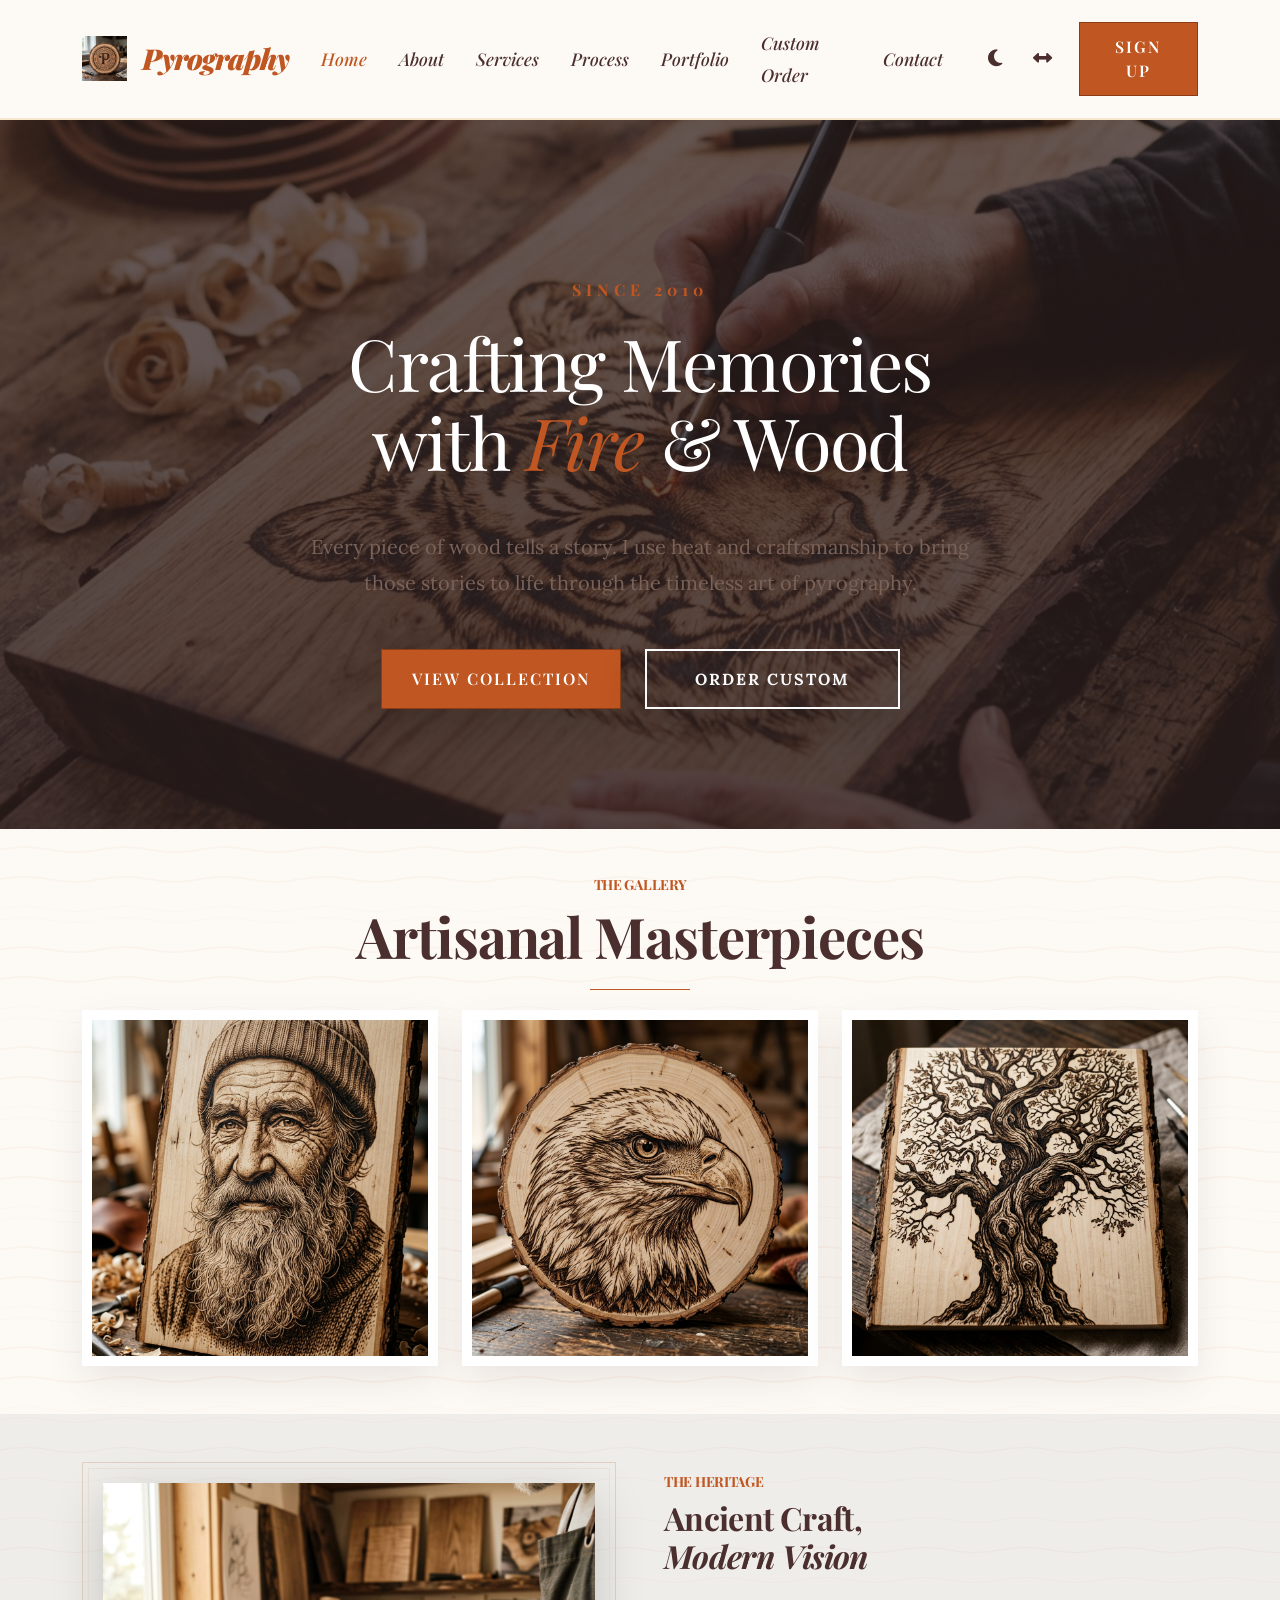
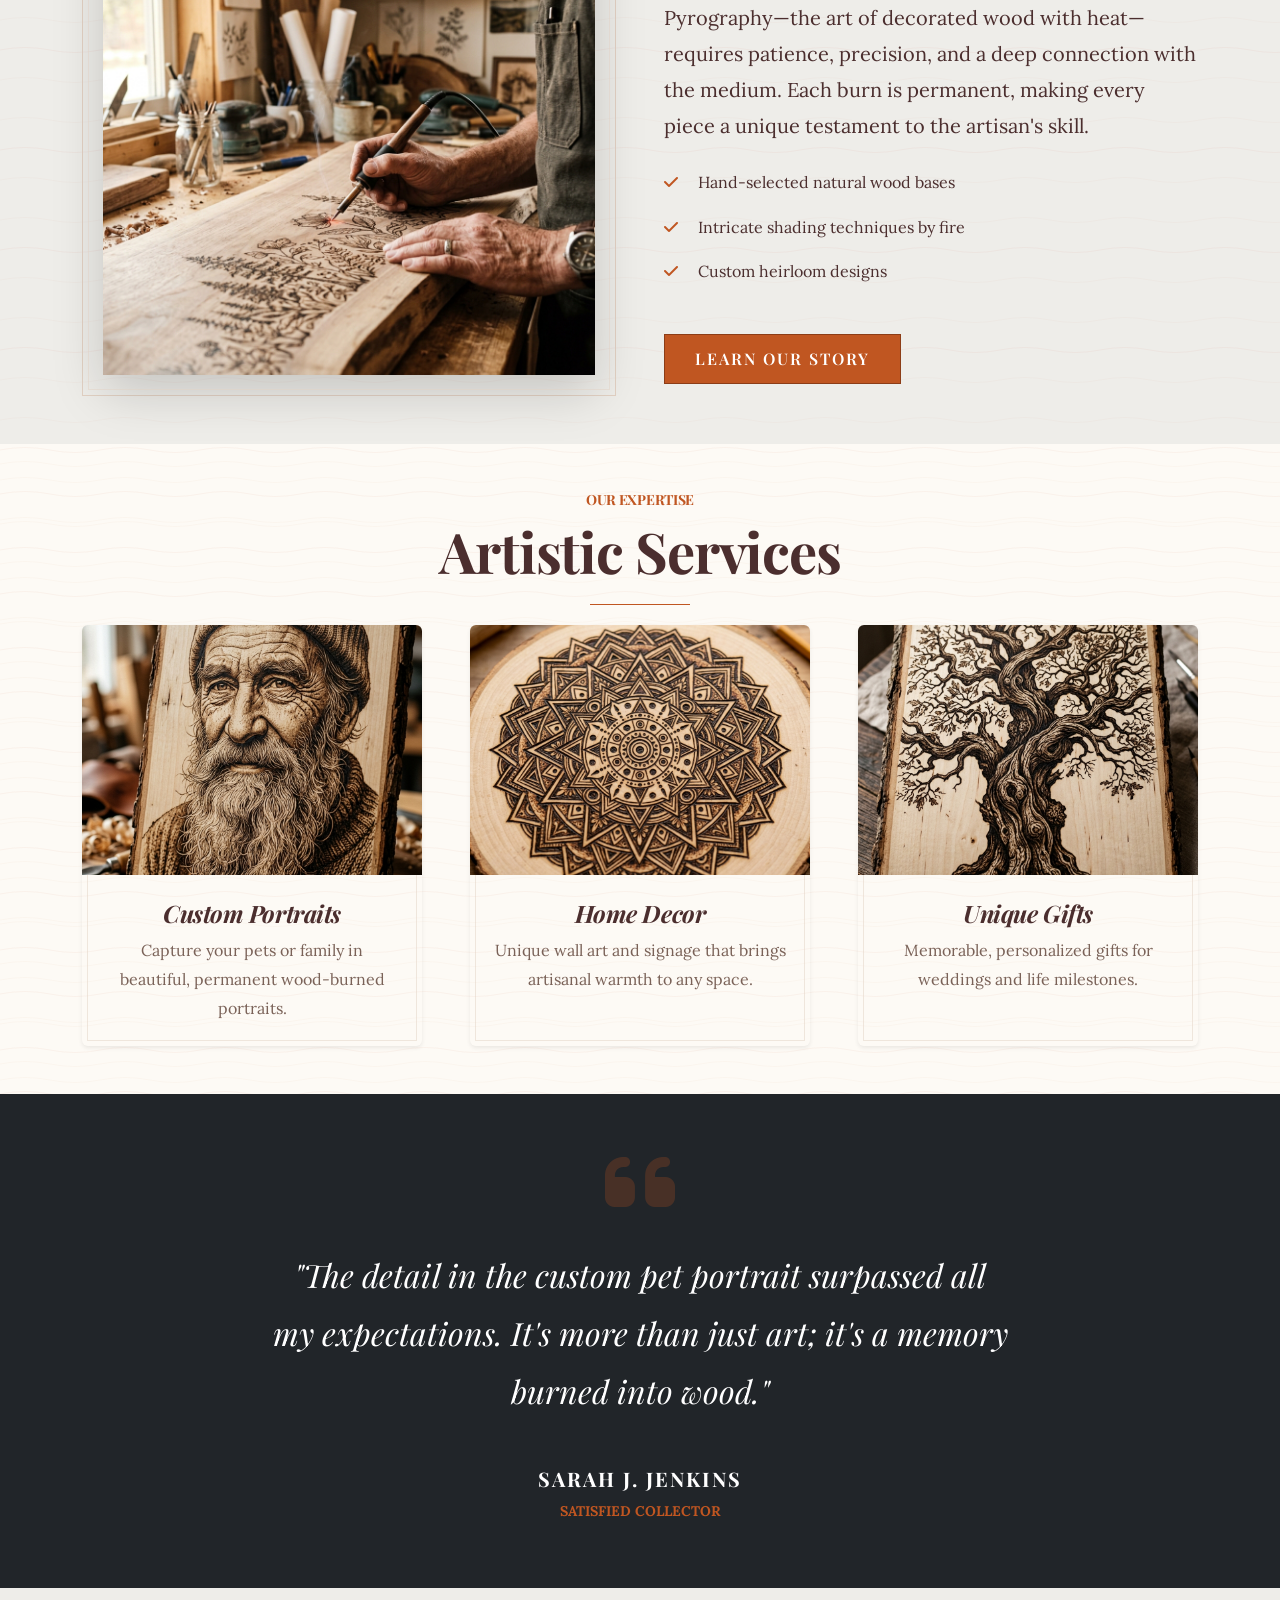
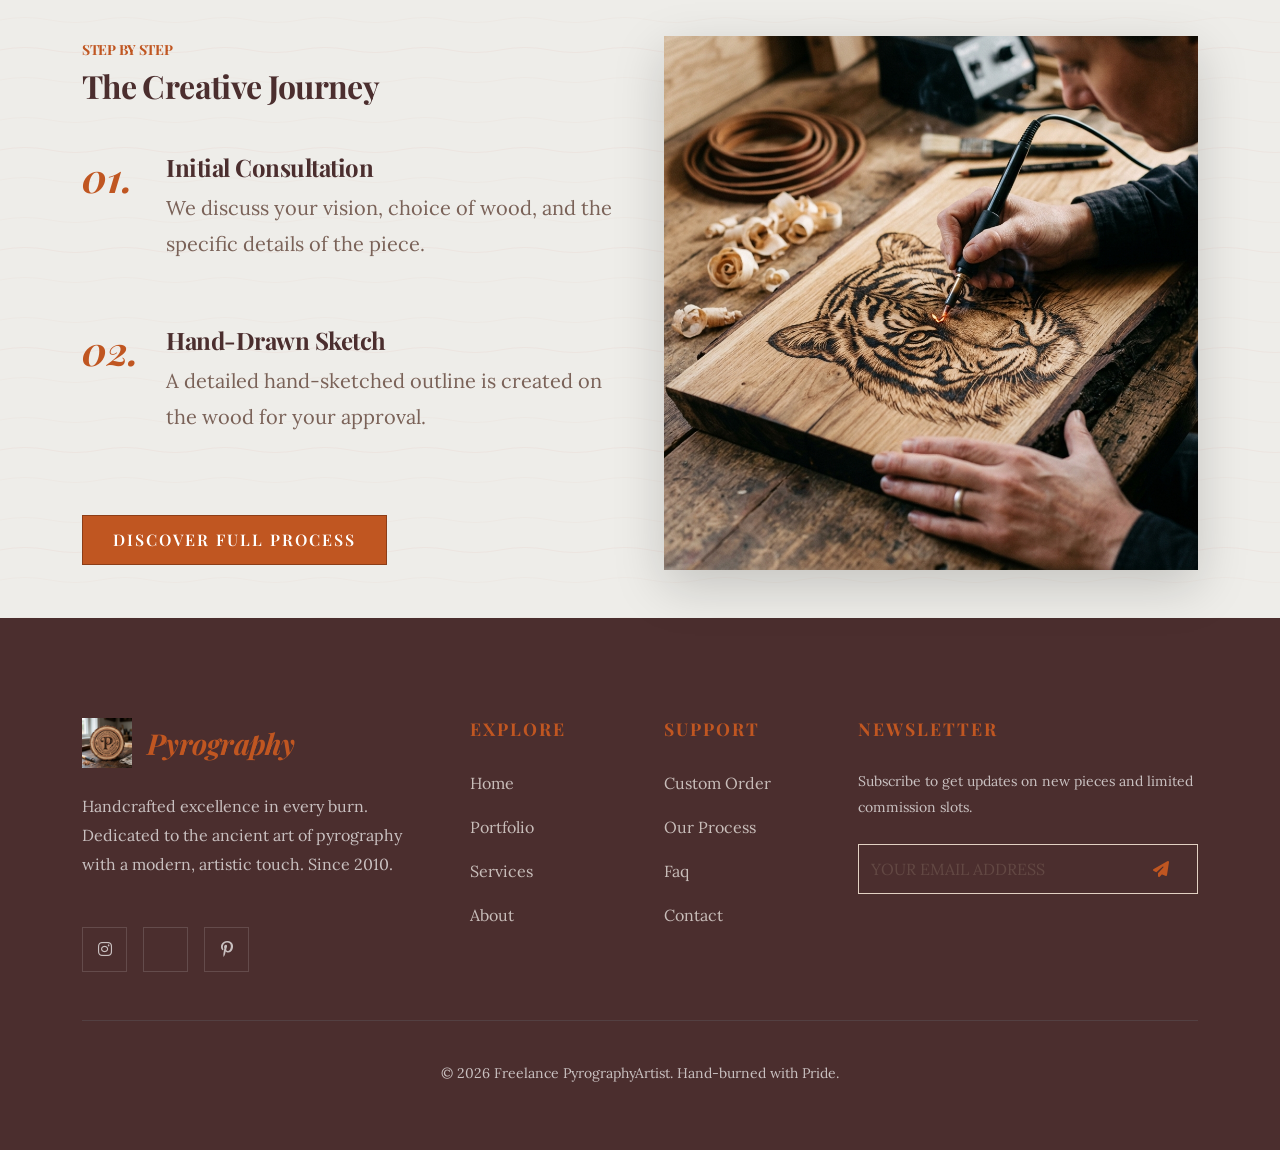
==== index.html @ 50ce664a "first-commit" ====
<!DOCTYPE html>
<html lang="en">
<head>
    <meta charset="UTF-8">
    <meta name="viewport" content="width=device-width, initial-scale=1.0">
    <title>Freelance Pyrography Artist | Handcrafted Wood Burning Art</title>
    <meta name="description" content="Discover premium pyrography art by a freelance wood burning artist. From custom portraits to wildlife nature pieces, each work is burned with precision and passion.">
    <link rel="icon" type="image/png" href="assets/img/favicon.png">
    
    <!-- Bootstrap 5 CSS -->
    <link href="https://cdn.jsdelivr.net/npm/bootstrap@5.3.0/dist/css/bootstrap.min.css" rel="stylesheet">
    <!-- Font Awesome -->
    <link rel="stylesheet" href="https://cdnjs.cloudflare.com/ajax/libs/font-awesome/6.4.0/css/all.min.css">
    <!-- AOS Library -->
    <link href="https://unpkg.com/aos@2.3.1/dist/aos.css" rel="stylesheet">
    <!-- Custom CSS -->
    <link rel="stylesheet" href="css/style.css">
</head>
<body class="bg-wood">

    <!-- Header -->
    <nav class="navbar navbar-expand-xl sticky-top">
        <div class="container">
            <a class="navbar-brand" href="index.html">
                <img src="assets/img/logo.png" alt="Pyrography Logo">
                <span><span class="text-accent italic">Pyrography</span></span>
            </a>
            <button class="navbar-toggler" type="button" data-bs-toggle="collapse" data-bs-target="#navbarNav">
                <span class="navbar-toggler-icon"></span>
            </button>
            <div class="collapse navbar-collapse" id="navbarNav">
                <ul class="navbar-nav ms-auto align-items-lg-center">
                    <!-- Mobile Home Links (Direct access for touch devices) -->
                    <li class="nav-item d-xl-none"><a class="nav-link active" href="index.html">home 1</a></li>
                    <li class="nav-item d-xl-none"><a class="nav-link" href="index2.html">home 2</a></li>

                    <!-- Desktop Home Dropdown (Single menu for desktop) -->
                    <li class="nav-item dropdown d-none d-xl-block">
                        <a class="nav-link dropdown-toggle active" href="#" id="navbarDropdownHome" role="button" data-bs-toggle="dropdown" aria-expanded="false">home</a>
                        <ul class="dropdown-menu border-artisanal" aria-labelledby="navbarDropdownHome">
                            <li><a class="dropdown-item active" href="index.html">home 1</a></li>
                            <li><a class="dropdown-item" href="index2.html">home 2</a></li>
                        </ul>
                    </li>
                    <li class="nav-item"><a class="nav-link" href="about.html">about</a></li>
                    <li class="nav-item"><a class="nav-link" href="services.html">services</a></li>
                    <li class="nav-item"><a class="nav-link" href="process.html">process</a></li>
                    <li class="nav-item"><a class="nav-link" href="portfolio.html">portfolio</a></li>
                    <li class="nav-item"><a class="nav-link" href="pricing.html">custom order</a></li>
                    <li class="nav-item"><a class="nav-link" href="contact.html">contact</a></li>
                    <li class="nav-item ms-lg-3">
                        <div class="d-flex gap-2">
                            <button id="theme-toggle" class="nav-icon-btn" title="Toggle Theme"><i class="fas fa-moon"></i></button>
                            <button id="rtl-toggle" class="nav-icon-btn" title="Toggle Layout"><i class="fas fa-arrows-alt-h"></i></button>
                        </div>
                    </li>
                    <li class="nav-item ms-lg-3">
                        <a href="signup.html" class="btn btn-primary-wood">Sign Up</a>
                    </li>
                </ul>
            </div>
        </div>
    </nav>

    <!-- Hero Section -->
    <header class="hero-section d-flex align-items-center">
        <div class="container hero-content text-white text-center" data-aos="fade-up">
            <h6 class="text-uppercase text-accent fw-bold mb-4" style="letter-spacing: 5px;">since 2010</h6>
            <h1 class="display-1 mb-5">Crafting Memories <br>with <span class="text-accent italic">Fire</span> & Wood</h1>
            <p class="lead mb-5 mx-auto text-secondary" style="max-width: 700px;">Every piece of wood tells a story. I use heat and craftsmanship to bring those stories to life through the timeless art of pyrography.</p>
            <div class="d-flex justify-content-center gap-4">
                <a href="portfolio.html" class="btn btn-primary-wood btn-hero shadow-lg">View Collection</a>
                <a href="pricing.html" class="btn btn-outline-light btn-hero px-5 py-3 rounded-0 border-2 text-uppercase fw-bold shadow-lg" style="letter-spacing: 2px;">Order Custom</a>
            </div>
        </div>
    </header>

    <!-- 1. Featured Work Section -->
    <section id="featured" class="py-5 py-lg-8 bg-wood">
        <div class="container">
            <div class="section-title text-center" data-aos="fade-up">
                <h6 class="text-accent text-uppercase small fw-bold">The Gallery</h6>
                <h2 class="text-primary">Artisanal Masterpieces</h2>
                <div class="divider mx-auto"></div>
            </div>
            <div class="row g-4">
                <div class="col-md-4" data-aos="fade-up" data-aos-delay="100">
                    <div class="art-card">
                        <img src="assets/img/art-portrait-1.jpg" alt="Portrait" class="w-100">
                        <div class="art-overlay">
                            <h4 class="font-serif">The Soul of Wood</h4>
                            <p class="italic">Detailed Portraits</p>
                        </div>
                    </div>
                </div>
                <div class="col-md-4" data-aos="fade-up" data-aos-delay="200">
                    <div class="art-card">
                        <img src="assets/img/art-wildlife-1.jpg" alt="Wildlife" class="w-100">
                        <div class="art-overlay">
                            <h4 class="font-serif">Wild Spirits</h4>
                            <p class="italic">Animal Pyrography</p>
                        </div>
                    </div>
                </div>
                <div class="col-md-4" data-aos="fade-up" data-aos-delay="300">
                    <div class="art-card">
                        <img src="assets/img/art-nature-1.jpg" alt="Nature" class="w-100">
                        <div class="art-overlay">
                            <h4 class="font-serif">Eternal Forests</h4>
                            <p class="italic">Nature Scenes</p>
                        </div>
                    </div>
                </div>
            </div>
        </div>
    </section>

    <!-- 2. The Craft Section -->
    <section class="bg-secondary bg-opacity-10 py-5 py-lg-8 border-artisanal-y" id="craft">
        <div class="container">
            <div class="row align-items-center g-5">
                <div class="col-lg-6" data-aos="fade-up">
                    <div class="border-artisanal">
                        <img src="assets/img/artist-at-work.jpg" alt="Artist working" class="img-fluid shadow-lg">
                    </div>
                </div>
                <div class="col-lg-6" data-aos="fade-up">
                    <h6 class="text-accent text-uppercase small fw-bold">The Heritage</h6>
                    <h2 class="mb-4">Ancient Craft, <br><span class="italic">Modern Vision</span></h2>
                    <p class="mb-4 lead">Pyrography—the art of decorated wood with heat—requires patience, precision, and a deep connection with the medium. Each burn is permanent, making every piece a unique testament to the artisan's skill.</p>
                    <ul class="list-unstyled mb-5">
                        <li class="mb-3"><i class="fas fa-check text-accent me-3"></i> Hand-selected natural wood bases</li>
                        <li class="mb-3"><i class="fas fa-check text-accent me-3"></i> Intricate shading techniques by fire</li>
                        <li class="mb-3"><i class="fas fa-check text-accent me-3"></i> Custom heirloom designs</li>
                    </ul>
                    <a href="about.html" class="btn btn-primary-wood">Learn Our Story</a>
                </div>
            </div>
        </div>
    </section>

    <!-- 3. Services Overview Section -->
    <section id="services" class="bg-wood py-5 py-lg-8">
        <div class="container">
            <div class="section-title text-center" data-aos="fade-up">
                <h6 class="text-accent text-uppercase small fw-bold">Our Expertise</h6>
                <h2 class="text-primary">Artistic Services</h2>
                <div class="divider mx-auto"></div>
            </div>
            <div class="row g-5">
                <div class="col-lg-4 col-md-6" data-aos="fade-up" data-aos-delay="100">
                    <div class="card p-0 border-0 shadow-sm h-100 text-center bg-transparent border-artisanal overflow-hidden">
                        <div class="service-img-container">
                            <img src="assets/img/service-portraits.jpg" alt="Custom Portraits">
                        </div>
                        <div class="p-4">
                            <h4 class="font-serif italic text-primary">Custom Portraits</h4>
                            <p class="text-secondary mb-0">Capture your pets or family in beautiful, permanent wood-burned portraits.</p>
                        </div>
                    </div>
                </div>
                <div class="col-lg-4 col-md-6" data-aos="fade-up" data-aos-delay="200">
                    <div class="card p-0 border-0 shadow-sm h-100 text-center bg-transparent border-artisanal overflow-hidden">
                        <div class="service-img-container">
                            <img src="assets/img/service-decorative.jpg" alt="Home Decor">
                        </div>
                        <div class="p-4">
                            <h4 class="font-serif italic text-primary">Home Decor</h4>
                            <p class="text-secondary mb-0">Unique wall art and signage that brings artisanal warmth to any space.</p>
                        </div>
                    </div>
                </div>
                <div class="col-lg-4 col-md-6 mx-auto" data-aos="fade-up" data-aos-delay="300">
                    <div class="card p-0 border-0 shadow-sm h-100 text-center bg-transparent border-artisanal overflow-hidden">
                        <div class="service-img-container">
                            <img src="assets/img/service-gifts.jpg" alt="Unique Gifts">
                        </div>
                        <div class="p-4">
                            <h4 class="font-serif italic text-primary">Unique Gifts</h4>
                            <p class="text-secondary mb-0">Memorable, personalized gifts for weddings and life milestones.</p>
                        </div>
                    </div>
                </div>
            </div>
        </div>
    </section>

    <!-- 4. Testimonials Section -->
    <section class="bg-dark text-white py-5 py-lg-8" id="testimonials">
        <div class="container" data-aos="fade-up">
            <div class="row justify-content-center text-center">
                <div class="col-lg-8">
                    <i class="fas fa-quote-left display-1 text-accent opacity-25 mb-4"></i>
                    <p class="fs-2 font-serif italic mb-5">"The detail in the custom pet portrait surpassed all my expectations. It's more than just art; it's a memory burned into wood."</p>
                    <h5 class="mb-0 text-white text-uppercase ls-2">Sarah J. Jenkins</h5>
                    <p class="text-accent small text-uppercase fw-bold mt-2">Satisfied Collector</p>
                </div>
            </div>
        </div>
    </section>

    <!-- 5. Process Preview Section -->
    <section id="process" class="py-5 py-lg-8 bg-secondary bg-opacity-10">
        <div class="container">
            <div class="row align-items-center g-5 flex-row-reverse">
                <div class="col-lg-6" data-aos="fade-up">
                    <img src="assets/img/cta-bg.jpg" alt="Process" class="img-fluid shadow-lg">
                </div>
                <div class="col-lg-6" data-aos="fade-up">
                    <h6 class="text-accent text-uppercase small fw-bold">Step by Step</h6>
                    <h2 class="mb-5">The Creative Journey</h2>
                    <div class="d-flex gap-4 mb-5">
                        <div class="text-accent fw-bold h1 font-serif italic" style="min-width: 60px;">01.</div>
                        <div>
                            <h4 class="font-serif">Initial Consultation</h4>
                            <p class="text-secondary fs-5">We discuss your vision, choice of wood, and the specific details of the piece.</p>
                        </div>
                    </div>
                    <div class="d-flex gap-4 mb-5">
                        <div class="text-accent fw-bold h1 font-serif italic" style="min-width: 60px;">02.</div>
                        <div>
                            <h4 class="font-serif">Hand-Drawn Sketch</h4>
                            <p class="text-secondary fs-5">A detailed hand-sketched outline is created on the wood for your approval.</p>
                        </div>
                    </div>
                    <a href="process.html" class="btn btn-primary-wood mt-3">Discover Full Process</a>
                </div>
            </div>
        </div>
    </section>

    <!-- Footer -->
    <footer>
        <div class="container">
            <div class="row g-5">
                <div class="col-lg-4">
                    <div class="footer-logo mb-4">
                        <img src="assets/img/logo.png" alt="Pyrography Logo">
                        <h3 class="text-white"><span class="text-accent italic">Pyrography</span></h3>
                    </div>
                    <p class="text-secondary">Handcrafted excellence in every burn. Dedicated to the ancient art of pyrography with a modern, artistic touch. Since 2010.</p>
                    <div class="d-flex gap-3 mt-5 social-icons">
                        <a href="#" class="btn rounded-0 px-3"><i class="fab fa-instagram"></i></a>
                        <a href="#" class="btn rounded-0 px-3"><i class="fab fa-facebook-p"></i></a>
                        <a href="#" class="btn rounded-0 px-3"><i class="fab fa-pinterest-p"></i></a>
                    </div>
                </div>
                <div class="col-lg-2 col-md-4 footer-links">
                    <h5>explore</h5>
                    <ul>
                        <li><a href="index.html">home</a></li>
                        <li><a href="portfolio.html">portfolio</a></li>
                        <li><a href="services.html">services</a></li>
                        <li><a href="about.html">about</a></li>
                    </ul>
                </div>
                <div class="col-lg-2 col-md-4 footer-links">
                    <h5>support</h5>
                    <ul>
                        <li><a href="pricing.html">custom order</a></li>
                        <li><a href="process.html">our process</a></li>
                        <li><a href="faq.html">faq</a></li>
                        <li><a href="contact.html">contact</a></li>
                    </ul>
                </div>
                <div class="col-lg-4 col-md-4">
                    <h5>newsletter</h5>
                    <p class="small text-secondary mb-4">Subscribe to get updates on new pieces and limited commission slots.</p>
                    <form class="position-relative">
                        <input type="email" class="form-control" placeholder="YOUR EMAIL ADDRESS" style="background: transparent; color: white;">
                        <button class="btn text-accent position-absolute top-50 end-0 translate-middle-y me-3"><i class="fas fa-paper-plane"></i></button>
                    </form>
                </div>
            </div>
            <hr class="mt-5 border-secondary opacity-25">
            <div class="text-center py-4">
                <p class="small text-secondary mb-0">&copy; 2026 Freelance PyrographyArtist. Hand-burned with Pride.</p>
            </div>
        </div>
    </footer>

    <!-- Scroll to Top -->
    <button id="scroll-to-top" title="Scroll to Top"><i class="fas fa-long-arrow-alt-up"></i></button>

    <!-- Bootstrap 5 JS Bundle -->
    <script src="https://cdn.jsdelivr.net/npm/bootstrap@5.3.0/dist/js/bootstrap.bundle.min.js"></script>
    <!-- AOS JS -->
    <script src="https://unpkg.com/aos@2.3.1/dist/aos.js"></script>
    <!-- Custom JS -->
    <script src="js/main.js"></script>
</body>
</html>
---- css/style.css ----
@import url('https://fonts.googleapis.com/css2?family=Playfair+Display:ital,wght@0,400..900;1,400..900&family=Lora:ital,wght@0,400..700;1,400..700&display=swap');

:root {
    /* Artisanal Heritage Palette (Light Mode - Reference Shop) */
    --bg-primary: #FDFAF5; /* Off-white Cream */
    --bg-secondary: #F5E6CC; /* Warm Tan/Cream */
    --text-primary: #4B2E2E; /* Deep Dark Brown */
    --text-secondary: #7A6258; /* Muted Earth Brown */
    --accent: #C05621; /* Terracotta/Burnt Orange */
    --accent-dark: #8C3D17; /* Darker Terracotta */
    --accent-light: #E9D8BD; /* Light Parchment */
    --border-color: #E2D1C3;
    --navbar-bg: rgba(253, 250, 245, 0.95);
    --shadow: 0 15px 35px rgba(75, 46, 46, 0.1);
    --card-bg: #ffffff;
    --input-bg: #ffffff;
    
    /* Constants */
    --transition: all 0.4s cubic-bezier(0.165, 0.84, 0.44, 1);
    --border-radius: 4px; /* More classic, less rounded */
}

[data-theme="dark"] {
    --bg-primary: #2D1E1E; /* Very Dark Brown */
    --bg-secondary: #3D2B2B; 
    --text-primary: #F5E6CC; /* Cream text */
    --text-secondary: #CBB9AA; /* Lighter Earth Brown for Dark Mode - boosted for contrast */
    --accent: #D97E4A; /* Softer Terracotta for dark mode */
    --accent-dark: #C05621;
    --accent-light: #4B2E2E;
    --border-color: #4B3838;
    --navbar-bg: rgba(45, 30, 30, 0.95);
    --shadow: 0 15px 35px rgba(0, 0, 0, 0.4);
    --card-bg: #3D2B2B;
    --input-bg: #2D1E1E;
}

[data-theme="dark"] .text-dark {
    color: var(--text-primary) !important;
}

[data-theme="dark"] .navbar-toggler-icon {
    filter: invert(1) brightness(2);
}

[data-theme="dark"] .text-secondary {
    color: var(--text-secondary) !important;
}

[data-theme="dark"] .text-muted {
    color: var(--text-secondary) !important;
    opacity: 0.7;
}

[data-theme="dark"] .section-title h2 {
    color: var(--text-primary) !important;
}

/* RTL Support */
[dir="rtl"] {
    text-align: right;
}
[dir="rtl"] .ms-auto {
    margin-right: auto !important;
    margin-left: 0 !important;
}
[dir="rtl"] .me-auto {
    margin-left: auto !important;
    margin-right: 0 !important;
}

/* Filter Buttons */
.filter-btn {
    border: 1px solid var(--border-color);
    background: transparent;
    color: var(--text-secondary);
    transition: var(--transition);
    font-family: 'Playfair Display', serif;
    letter-spacing: 2px;
    padding: 10px 25px;
    text-transform: uppercase;
    font-size: 0.85rem;
}

.filter-btn:hover {
    border-color: var(--accent);
    color: var(--accent);
}

.filter-btn.active {
    background: var(--accent);
    border-color: var(--accent);
    color: white !important;
}

[data-theme="dark"] .filter-btn {
    border-color: var(--border-color);
}

/* Background Image Utilities */
.bg-quality-promise {
    background: linear-gradient(rgba(0, 0, 0, 0.7), rgba(0, 0, 0, 0.7)), url('../assets/img/quality-bg.png');
    background-size: cover;
    background-position: center;
    background-attachment: fixed;
}

body {
    background-color: var(--bg-primary);
    color: var(--text-primary);
    font-family: 'Lora', serif; /* Classic, highly readable body font */
    line-height: 1.8;
    transition: var(--transition);
}

h1, h2, h3, h4, h5, h6 {
    font-family: 'Playfair Display', serif; /* Sophisticated heading font */
    font-weight: 700;
    letter-spacing: -0.02em;
}

.heading-serif, .font-serif {
    font-family: 'Playfair Display', serif;
}

.font-body {
    font-family: 'Lora', serif;
}

/* Letter Spacing */
.ls-1 { letter-spacing: 1px; }
.ls-2 { letter-spacing: 2px; }
.ls-3 { letter-spacing: 3px; }
.ls-4 { letter-spacing: 4px; }
.ls-5 { letter-spacing: 5px; }

/* Responsive Spacing Overrides */
@media (max-width: 991.98px) {
    .py-lg-8, .py-lg-10 {
        padding-top: 3.5rem !important;
        padding-bottom: 3.5rem !important;
    }
}

/* Utility Classes */
.italic { font-style: italic; }
.text-uppercase { text-transform: uppercase !important; }
.cursor-pointer { cursor: pointer; }
.text-cream { color: var(--bg-primary) !important; }

/* Navbar Customization */
.navbar {
    background: var(--navbar-bg);
    backdrop-filter: blur(10px);
    border-bottom: 1px solid var(--border-color);
    padding: 0.8rem 0;
    transition: var(--transition);
}

.navbar-brand {
    font-family: 'Playfair Display', serif;
    font-weight: 900;
    font-size: 1.5rem;
    color: var(--text-primary) !important;
    display: flex;
    align-items: center;
    gap: 15px;
}

.navbar-brand img {
    height: 45px;
    width: auto;
    object-fit: contain;
}

.nav-link {
    color: var(--text-primary) !important;
    font-weight: 500;
    padding: 0.5rem 1rem !important;
    transition: var(--transition);
    border-radius: 4px;
    position: relative;
    text-transform: lowercase;
}

.nav-link:hover, .nav-link.active {
    color: var(--accent) !important;
}

.nav-item.dropdown:hover .nav-link {
    color: var(--accent) !important;
}

.nav-link:hover {
    color: var(--accent) !important;
    background: rgba(161, 136, 127, 0.05);
}

.dropdown-menu {
    background-color: var(--bg-primary);
    border: 1px solid var(--border-color);
    border-radius: 4px;
    padding: 0.5rem 0;
    box-shadow: var(--shadow);
    margin-top: 10px !important;
    opacity: 0;
    visibility: hidden;
    display: block;
    transform: translateY(10px);
    transition: var(--transition);
}

.nav-item:hover .dropdown-menu {
    opacity: 1;
    visibility: visible;
    transform: translateY(0);
}

.dropdown-item {
    color: var(--text-primary);
    padding: 10px 20px;
    font-family: 'Playfair Display', serif;
    font-style: italic;
    text-transform: capitalize;
    transition: var(--transition);
    font-size: 1rem;
}

.dropdown-item:hover, .dropdown-item.active {
    background: var(--accent) !important;
    color: white !important;
    transform: translateX(5px);
}

.dropdown-toggle::after {
    display: none; /* Hide the default caret for a cleaner look */
}

/* Theme & RTL Icons */
.nav-icon-btn {
    background: transparent;
    border: none;
    color: var(--text-primary);
    font-size: 1.2rem;
    padding: 8px;
    cursor: pointer;
    transition: var(--transition);
    border-radius: 50%;
    width: 40px;
    height: 40px;
    display: flex;
    align-items: center;
    justify-content: center;
}

.nav-icon-btn:hover {
    background: var(--bg-secondary);
    transform: rotate(15deg);
}

/* Artisanal Utilities */
.bg-wood {
    background-image: url("data:image/svg+xml,%3Csvg xmlns='http://www.w3.org/2000/svg' width='100' height='100' viewBox='0 0 100 100'%3E%3Cpath d='M0 50 Q 25 45, 50 50 T 100 50' stroke='%23C05621' stroke-opacity='0.05' fill='none'/%3E%3Cpath d='M0 20 Q 25 15, 50 20 T 100 20' stroke='%23C05621' stroke-opacity='0.03' fill='none'/%3E%3Cpath d='M0 80 Q 25 75, 50 80 T 100 80' stroke='%23C05621' stroke-opacity='0.03' fill='none'/%3E%3C/svg%3E");
}

.border-artisanal {
    position: relative;
    padding: 20px;
    border: 1px solid var(--border-color);
}

.border-artisanal::before {
    content: '';
    position: absolute;
    top: 5px;
    left: 5px;
    right: 5px;
    bottom: 5px;
    border: 1px solid var(--border-color);
    opacity: 0.5;
    pointer-events: none;
}

.text-accent { color: var(--accent) !important; }
.text-primary { color: var(--text-primary) !important; }
.text-secondary { color: var(--text-secondary) !important; }
.bg-accent { background-color: var(--accent) !important; }
.bg-primary-wood { background-color: var(--accent) !important; }

.footer-links ul {
    list-style: none;
    padding-left: 0;
    margin: 0;
}

.footer-links li {
    margin-bottom: 15px;
}

.footer-links a {
    text-decoration: none;
    color: var(--bg-primary); /* High contrast against dark footer */
    opacity: 0.7;
    transition: var(--transition);
}

.footer-links a:hover {
    opacity: 1;
    color: var(--accent) !important;
    padding-left: 5px;
}

/* Navbar Refinement */
.navbar {
    background: var(--navbar-bg);
    backdrop-filter: blur(10px);
    border-bottom: 2px solid var(--bg-secondary);
    padding: 1.2rem 0;
}

.navbar-brand {
    font-size: 1.8rem;
    letter-spacing: -1px;
}

.nav-link {
    font-family: 'Playfair Display', serif;
    font-size: 1.1rem;
    text-transform: capitalize;
    font-style: italic;
}

/* Buttons */
.btn-primary-wood {
    background: var(--accent);
    color: white;
    border: 1px solid var(--accent-dark);
    padding: 12px 30px;
    border-radius: 0; /* Sharp corners for artisanal feel */
    font-family: 'Playfair Display', serif;
    font-weight: 600;
    text-transform: uppercase;
    letter-spacing: 2px;
}

.btn-primary-wood:hover {
    background: var(--text-primary);
    border-color: var(--text-primary);
    color: var(--bg-secondary);
    transform: translateY(-3px);
    box-shadow: 0 10px 20px rgba(75, 46, 46, 0.2);
}

.btn-hero {
    min-width: 220px;
    display: inline-flex;
    align-items: center;
    justify-content: center;
    transition: var(--transition);
}

/* Hero Section Refinement */
.hero-section {
    padding: 160px 0 120px;
    background-color: var(--text-primary);
    background-image: linear-gradient(rgba(45, 30, 30, 0.7), rgba(45, 30, 30, 0.8)), url('../assets/img/hero-main.jpg');
    background-size: cover;
    background-position: center;
    background-attachment: fixed;
    color: white; /* Ensure text is always readable on dark overlay */
}

.hero-section h1 {
    font-size: 4.5rem;
    line-height: 1.1;
    margin-bottom: 30px;
    color: white !important;
}

.scroll-down-indicator {
    position: absolute;
    bottom: 30px;
    left: 50%;
    transform: translateX(-50%);
    color: white;
    font-size: 2rem;
    animation: bounce 2s infinite;
    cursor: pointer;
    z-index: 10;
}

@keyframes bounce {
    0%, 20%, 50%, 80%, 100% {transform: translateX(-50%) translateY(0);}
    40% {transform: translateX(-50%) translateY(-10px);}
    60% {transform: translateX(-50%) translateY(-5px);}
}

.hero-section p {
    color: rgba(255, 255, 255, 0.8);
}

/* Home 2 Hero Section Refinement */
.hero-section-2 {
    min-height: 85vh;
    padding-top: 100px;
    background-color: var(--text-primary);
    background-image: linear-gradient(rgba(45, 30, 30, 0.75), rgba(45, 30, 30, 0.85)), url('../assets/img/hero-2.jpg');
    background-size: cover;
    background-position: center;
    background-attachment: fixed;
    color: white;
}

.italic { font-style: italic; }

/* Cards & Sections */
.card {
    background-color: var(--bg-primary); /* Default to background color */
    border-color: var(--border-color);
}

.section-title h2 {
    font-size: 3.5rem;
    margin-bottom: 20px;
}

.section-title .divider {
    width: 100px;
    height: 1px;
    background: var(--accent);
    margin: 20px auto;
}

.art-card {
    position: relative;
    overflow: hidden;
    border: 10px solid white;
    box-shadow: var(--shadow);
    transition: var(--transition);
}

.art-card:hover {
    transform: scale(1.02);
    border-color: var(--bg-secondary);
}

.art-overlay {
    position: absolute;
    bottom: 0;
    left: 0;
    right: 0;
    padding: 30px;
    background: linear-gradient(transparent, rgba(75, 46, 46, 0.9));
    color: white;
    opacity: 0;
    transition: var(--transition);
}

.art-card:hover .art-overlay {
    opacity: 1;
}

/* Service Image Cards */
.service-img-container {
    height: 250px;
    overflow: hidden;
    position: relative;
}

.service-img-container img {
    width: 100%;
    height: 100%;
    object-fit: cover;
    transition: var(--transition);
}

.card:hover .service-img-container img {
    transform: scale(1.1);
}

/* Auth & Forms */
.auth-wrapper {
    position: relative;
    min-height: 100vh;
}

.auth-toggles {
    position: fixed;
    top: 25px;
    right: 25px;
    display: flex;
    gap: 10px;
    z-index: 1000;
}

.auth-card {
    border: 1px solid var(--border-color);
    border-radius: 0;
    backdrop-filter: blur(20px);
    background: rgba(253, 250, 245, 0.7);
}

[data-theme="dark"] .auth-card {
    background: rgba(45, 30, 30, 0.7);
}

.auth-header a {
    display: flex !important;
    align-items: center;
    justify-content: center;
    gap: 15px;
}

.auth-header img {
    height: 50px !important;
    width: auto !important;
    margin-bottom: 0 !important;
}

.auth-header h2 {
    margin-bottom: 0;
    color: var(--text-primary) !important;
}

.text-secondary {
    color: var(--text-secondary) !important;
}

.form-label {
    color: var(--text-primary) !important;
}

.form-control::placeholder {
    color: var(--text-secondary);
    opacity: 0.5;
}

.form-control {
    border-radius: 0;
    border: 1px solid var(--border-color);
    padding: 12px;
    background-color: var(--input-bg);
    color: var(--text-primary);
}

.form-control:focus {
    border-color: var(--accent);
    box-shadow: none;
}

/* Footer */
footer {
    background: var(--text-primary);
    color: white;
    padding: 100px 0 40px;
}

footer .text-secondary {
    color: rgba(255, 255, 255, 0.7) !important;
}

/* Footer Logo Refinement */
.footer-logo {
    display: flex;
    align-items: center;
    gap: 15px;
}

.footer-logo img {
    height: 50px;
    width: auto;
    object-fit: contain;
}

.footer-logo h3 {
    margin-bottom: 0;
    font-size: 1.8rem;
    color: var(--accent) !important;
}

footer a {
    color: var(--bg-primary) !important; /* Ensure visibility on dark footer */
    opacity: 0.7;
    text-transform: capitalize;
}

footer a:hover {
    color: var(--accent) !important;
    opacity: 1;
    text-decoration: underline;
}

footer h5 {
    color: var(--accent);
    text-transform: uppercase;
    letter-spacing: 2px;
    margin-bottom: 30px;
    font-size: 1.1rem;
}

/* Social Icon Visibility Fix */
.social-icons .btn {
    width: 45px;
    height: 45px;
    display: inline-flex;
    align-items: center;
    justify-content: center;
    border-radius: 0;
    border: 1px solid rgba(255, 255, 255, 0.2);
    color: white !important;
    transition: var(--transition);
}

.social-icons .btn:hover {
    background: var(--accent);
    border-color: var(--accent);
    color: white !important;
    transform: translateY(-3px);
}

/* Responsive */
@media (max-width: 768px) {
    .hero-section h1 {
        font-size: 3rem;
    }
}

/* Animation Classes (Handled by AOS JS) */

/* Form Validation */
.is-invalid {
    border-color: #dc3545 !important;
}

.invalid-feedback {
    font-size: 0.85rem;
    color: #dc3545;
}

/* Responsive Overrides */
@media (max-width: 1199px) {
    .navbar-collapse {
        background: var(--card-bg);
        padding: 20px;
        border-radius: var(--border-radius);
        margin-top: 15px;
        box-shadow: var(--shadow);
    }
}
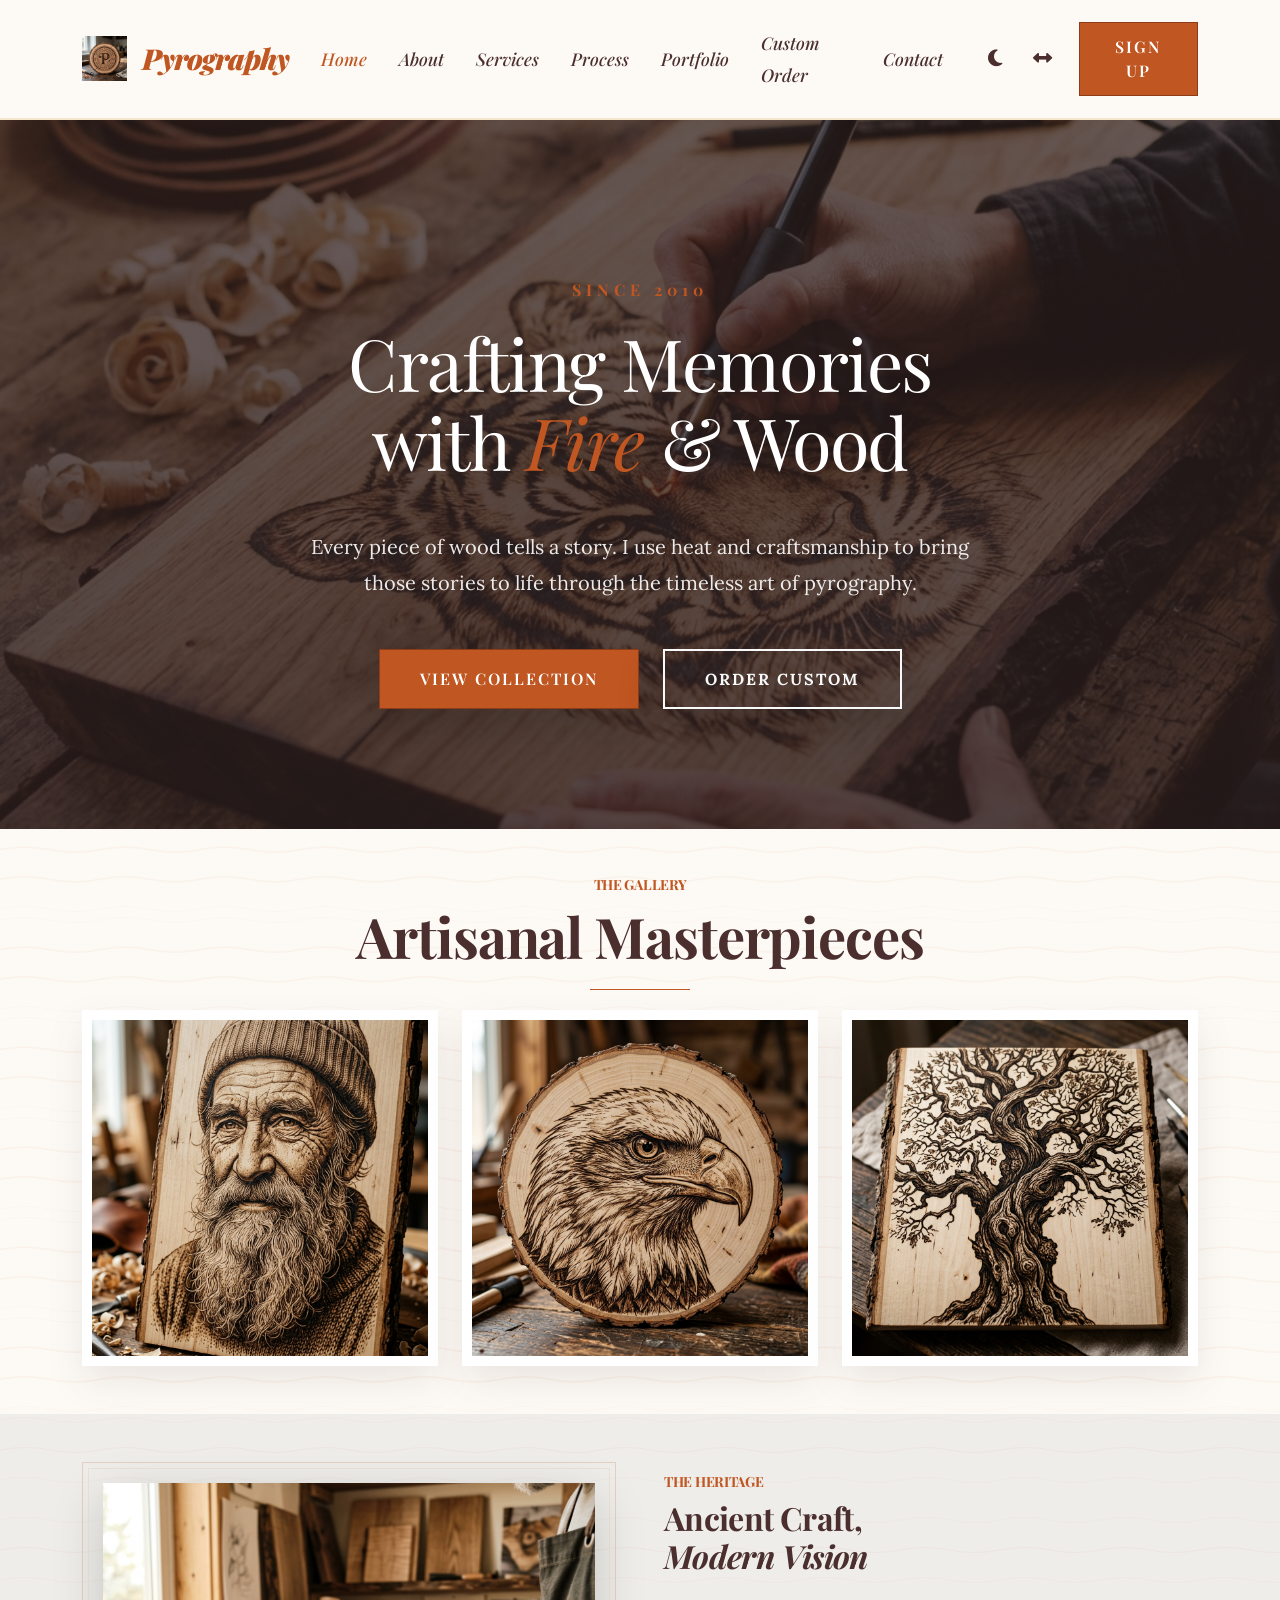
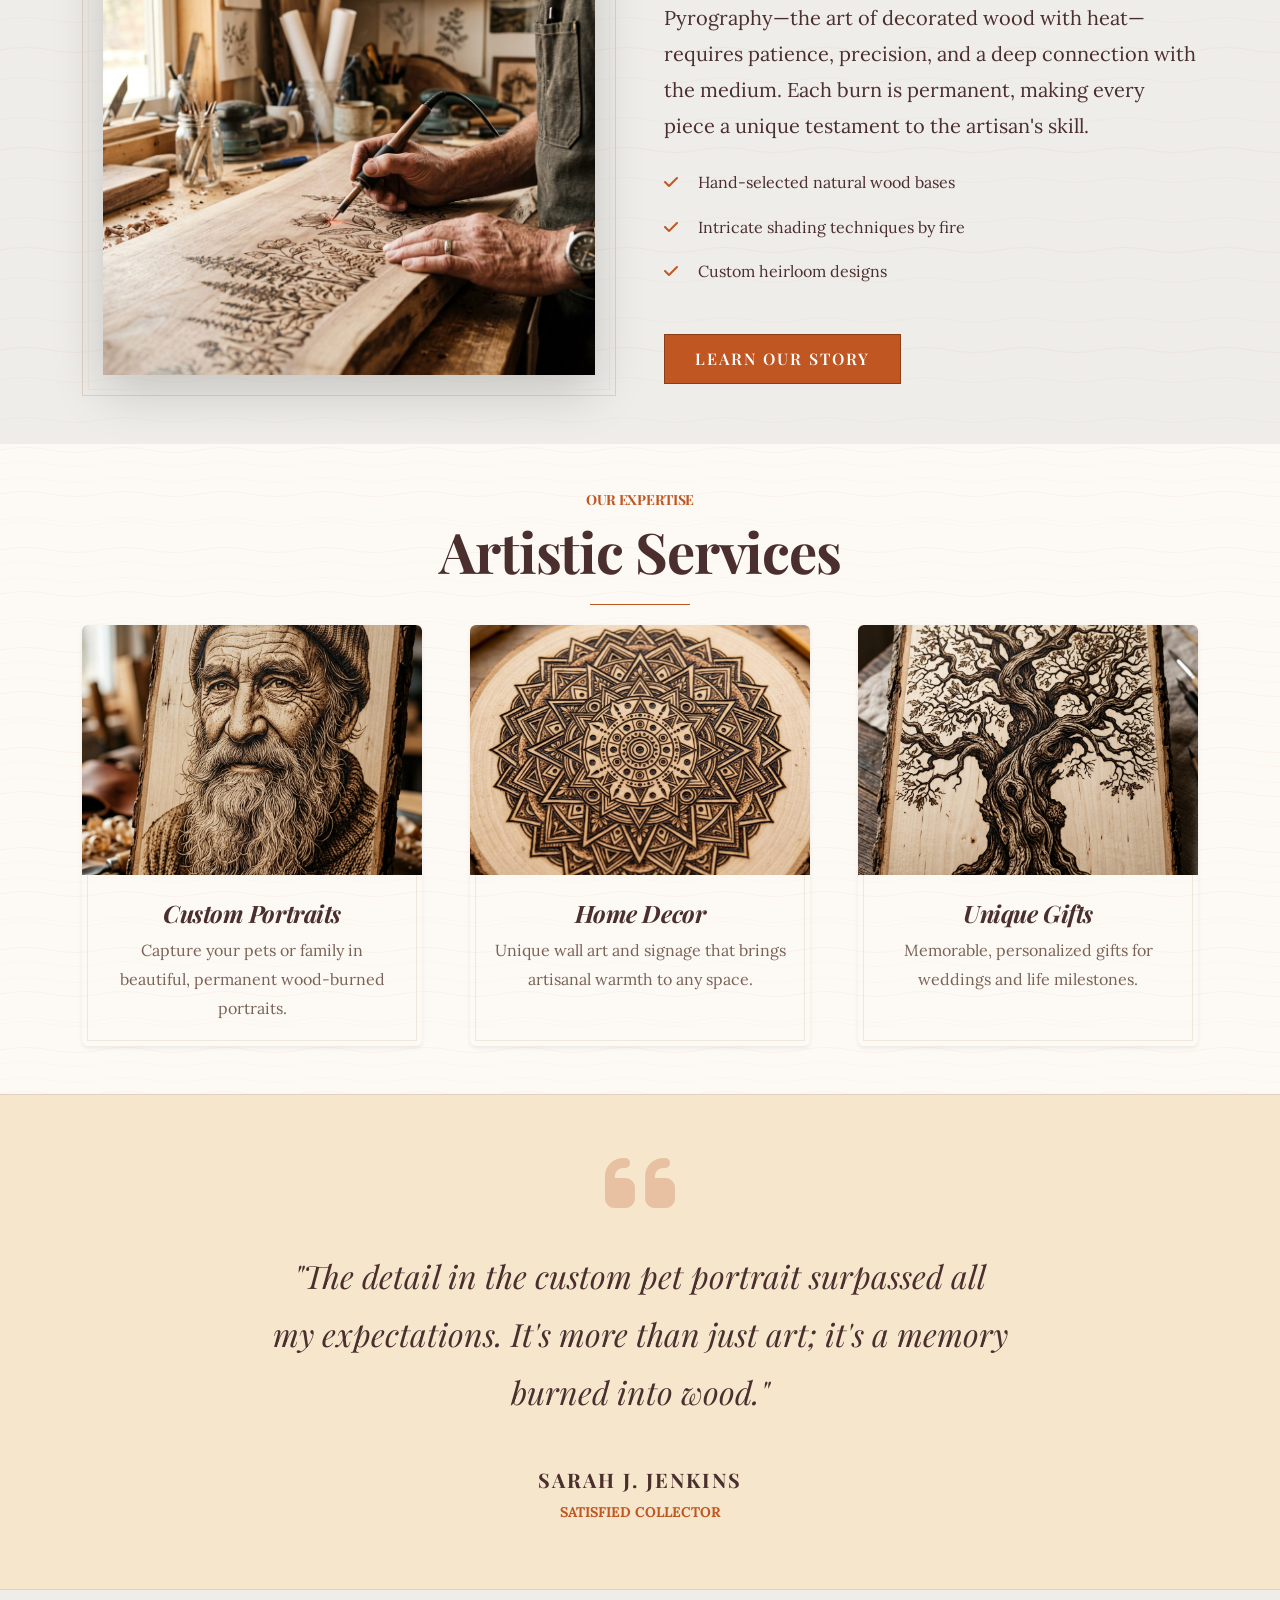
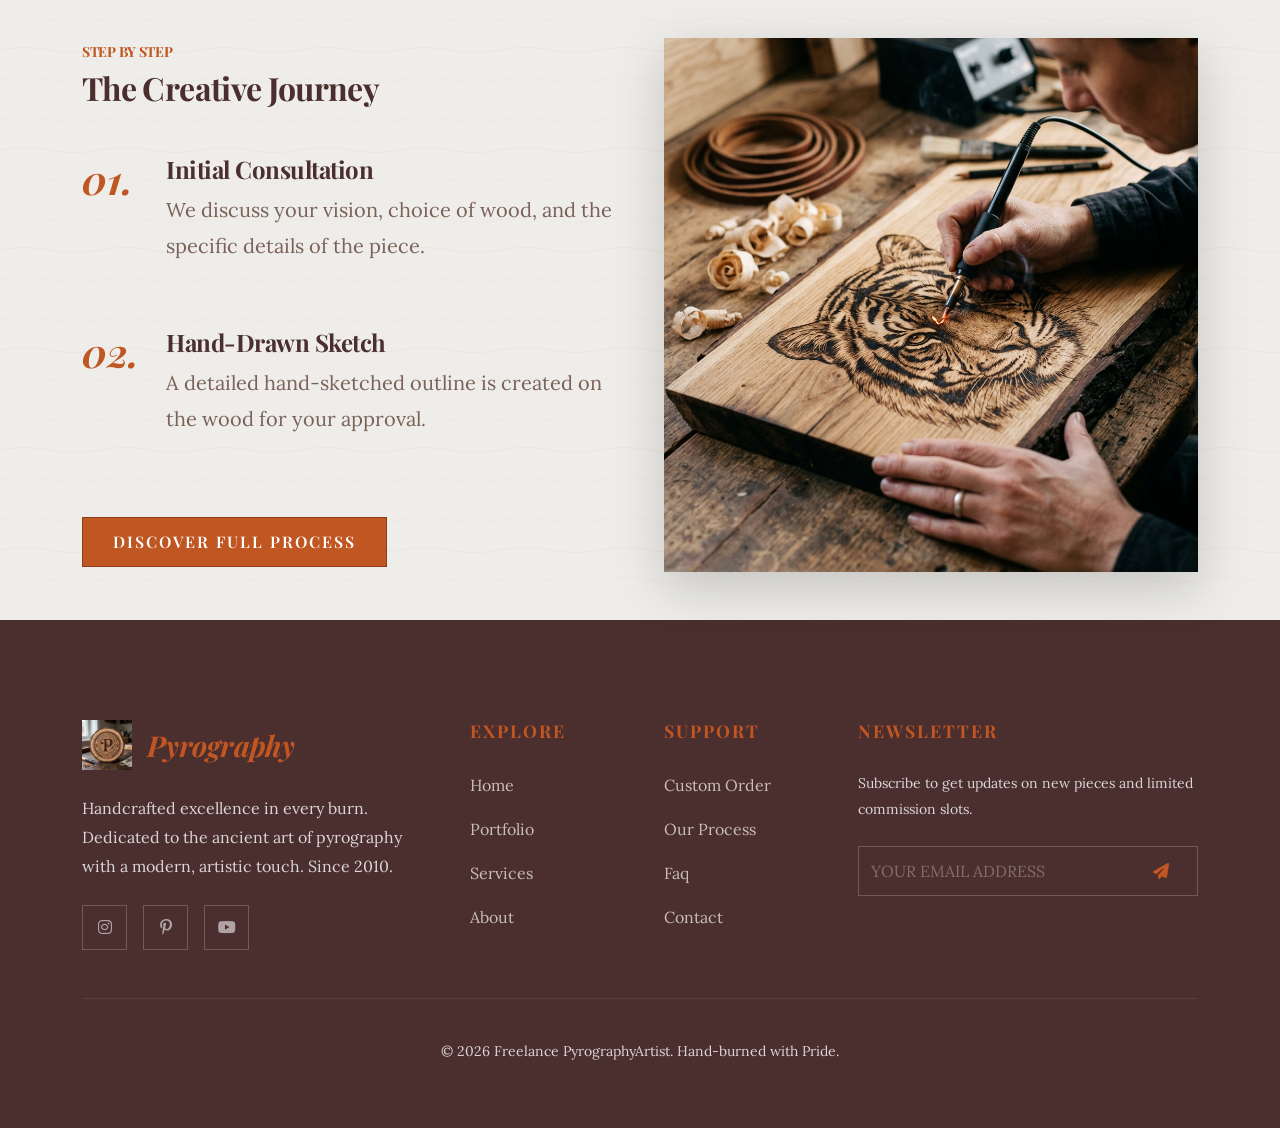
==== commit 1fa3bd7e: "corrections" ====
--- a/index.html
+++ b/index.html
@@ -67,10 +67,10 @@
         <div class="container hero-content text-white text-center" data-aos="fade-up">
             <h6 class="text-uppercase text-accent fw-bold mb-4" style="letter-spacing: 5px;">since 2010</h6>
             <h1 class="display-1 mb-5">Crafting Memories <br>with <span class="text-accent italic">Fire</span> & Wood</h1>
-            <p class="lead mb-5 mx-auto text-secondary" style="max-width: 700px;">Every piece of wood tells a story. I use heat and craftsmanship to bring those stories to life through the timeless art of pyrography.</p>
-            <div class="d-flex justify-content-center gap-4">
+            <p class="lead mb-5 mx-auto">Every piece of wood tells a story. I use heat and craftsmanship to bring those stories to life through the timeless art of pyrography.</p>
+            <div class="d-flex flex-column flex-sm-row justify-content-center align-items-center gap-3 gap-sm-4">
                 <a href="portfolio.html" class="btn btn-primary-wood btn-hero shadow-lg">View Collection</a>
-                <a href="pricing.html" class="btn btn-outline-light btn-hero px-5 py-3 rounded-0 border-2 text-uppercase fw-bold shadow-lg" style="letter-spacing: 2px;">Order Custom</a>
+                <a href="pricing.html" class="btn btn-outline-light btn-hero rounded-0 border-2 text-uppercase fw-bold shadow-lg" style="letter-spacing: 2px;">Order Custom</a>
             </div>
         </div>
     </header>
@@ -186,13 +186,13 @@
     </section>
 
     <!-- 4. Testimonials Section -->
-    <section class="bg-dark text-white py-5 py-lg-8" id="testimonials">
+    <section class="bg-testimonial py-5 py-lg-8" id="testimonials">
         <div class="container" data-aos="fade-up">
             <div class="row justify-content-center text-center">
                 <div class="col-lg-8">
                     <i class="fas fa-quote-left display-1 text-accent opacity-25 mb-4"></i>
                     <p class="fs-2 font-serif italic mb-5">"The detail in the custom pet portrait surpassed all my expectations. It's more than just art; it's a memory burned into wood."</p>
-                    <h5 class="mb-0 text-white text-uppercase ls-2">Sarah J. Jenkins</h5>
+                    <h5 class="mb-0 text-uppercase ls-2">Sarah J. Jenkins</h5>
                     <p class="text-accent small text-uppercase fw-bold mt-2">Satisfied Collector</p>
                 </div>
             </div>
@@ -238,16 +238,17 @@
                         <img src="assets/img/logo.png" alt="Pyrography Logo">
                         <h3 class="text-white"><span class="text-accent italic">Pyrography</span></h3>
                     </div>
-                    <p class="text-secondary">Handcrafted excellence in every burn. Dedicated to the ancient art of pyrography with a modern, artistic touch. Since 2010.</p>
-                    <div class="d-flex gap-3 mt-5 social-icons">
+                    <p class="text-secondary mb-4">Handcrafted excellence in every burn. Dedicated to the ancient art of
+                        pyrography with a modern, artistic touch. Since 2010.</p>
+                    <div class="d-flex gap-3 social-icons">
                         <a href="#" class="btn rounded-0 px-3"><i class="fab fa-instagram"></i></a>
-                        <a href="#" class="btn rounded-0 px-3"><i class="fab fa-facebook-p"></i></a>
                         <a href="#" class="btn rounded-0 px-3"><i class="fab fa-pinterest-p"></i></a>
+                        <a href="#" class="btn rounded-0 px-3"><i class="fab fa-youtube"></i></a>
                     </div>
                 </div>
                 <div class="col-lg-2 col-md-4 footer-links">
                     <h5>explore</h5>
-                    <ul>
+                    <ul class="list-unstyled">
                         <li><a href="index.html">home</a></li>
                         <li><a href="portfolio.html">portfolio</a></li>
                         <li><a href="services.html">services</a></li>
@@ -256,7 +257,7 @@
                 </div>
                 <div class="col-lg-2 col-md-4 footer-links">
                     <h5>support</h5>
-                    <ul>
+                    <ul class="list-unstyled">
                         <li><a href="pricing.html">custom order</a></li>
                         <li><a href="process.html">our process</a></li>
                         <li><a href="faq.html">faq</a></li>
@@ -265,10 +266,12 @@
                 </div>
                 <div class="col-lg-4 col-md-4">
                     <h5>newsletter</h5>
-                    <p class="small text-secondary mb-4">Subscribe to get updates on new pieces and limited commission slots.</p>
-                    <form class="position-relative">
-                        <input type="email" class="form-control" placeholder="YOUR EMAIL ADDRESS" style="background: transparent; color: white;">
-                        <button class="btn text-accent position-absolute top-50 end-0 translate-middle-y me-3"><i class="fas fa-paper-plane"></i></button>
+                    <p class="small text-secondary mb-4">Subscribe to get updates on new pieces and limited commission
+                        slots.</p>
+                    <form class="position-relative footer-newsletter">
+                        <input type="email" class="form-control" placeholder="YOUR EMAIL ADDRESS">
+                        <button class="btn text-accent position-absolute top-50 end-0 translate-middle-y me-3"><i
+                                class="fas fa-paper-plane"></i></button>
                     </form>
                 </div>
             </div>
--- a/css/style.css
+++ b/css/style.css
@@ -2,30 +2,42 @@
 
 :root {
     /* Artisanal Heritage Palette (Light Mode - Reference Shop) */
-    --bg-primary: #FDFAF5; /* Off-white Cream */
-    --bg-secondary: #F5E6CC; /* Warm Tan/Cream */
-    --text-primary: #4B2E2E; /* Deep Dark Brown */
-    --text-secondary: #7A6258; /* Muted Earth Brown */
-    --accent: #C05621; /* Terracotta/Burnt Orange */
-    --accent-dark: #8C3D17; /* Darker Terracotta */
-    --accent-light: #E9D8BD; /* Light Parchment */
+    --bg-primary: #FDFAF5;
+    /* Off-white Cream */
+    --bg-secondary: #F5E6CC;
+    /* Warm Tan/Cream */
+    --text-primary: #4B2E2E;
+    /* Deep Dark Brown */
+    --text-secondary: #7A6258;
+    /* Muted Earth Brown */
+    --accent: #C05621;
+    /* Terracotta/Burnt Orange */
+    --accent-dark: #8C3D17;
+    /* Darker Terracotta */
+    --accent-light: #E9D8BD;
+    /* Light Parchment */
     --border-color: #E2D1C3;
     --navbar-bg: rgba(253, 250, 245, 0.95);
     --shadow: 0 15px 35px rgba(75, 46, 46, 0.1);
     --card-bg: #ffffff;
     --input-bg: #ffffff;
-    
+
     /* Constants */
     --transition: all 0.4s cubic-bezier(0.165, 0.84, 0.44, 1);
-    --border-radius: 4px; /* More classic, less rounded */
+    --border-radius: 4px;
+    /* More classic, less rounded */
 }
 
 [data-theme="dark"] {
-    --bg-primary: #2D1E1E; /* Very Dark Brown */
-    --bg-secondary: #3D2B2B; 
-    --text-primary: #F5E6CC; /* Cream text */
-    --text-secondary: #CBB9AA; /* Lighter Earth Brown for Dark Mode - boosted for contrast */
-    --accent: #D97E4A; /* Softer Terracotta for dark mode */
+    --bg-primary: #2D1E1E;
+    /* Very Dark Brown */
+    --bg-secondary: #3D2B2B;
+    --text-primary: #F5E6CC;
+    /* Cream text */
+    --text-secondary: #CBB9AA;
+    /* Lighter Earth Brown for Dark Mode - boosted for contrast */
+    --accent: #D97E4A;
+    /* Softer Terracotta for dark mode */
     --accent-dark: #C05621;
     --accent-light: #4B2E2E;
     --border-color: #4B3838;
@@ -60,10 +72,12 @@
 [dir="rtl"] {
     text-align: right;
 }
+
 [dir="rtl"] .ms-auto {
     margin-right: auto !important;
     margin-left: 0 !important;
 }
+
 [dir="rtl"] .me-auto {
     margin-left: auto !important;
     margin-right: 0 !important;
@@ -108,18 +122,32 @@
 body {
     background-color: var(--bg-primary);
     color: var(--text-primary);
-    font-family: 'Lora', serif; /* Classic, highly readable body font */
+    font-family: 'Lora', serif;
+    /* Classic, highly readable body font */
     line-height: 1.8;
     transition: var(--transition);
 }
 
-h1, h2, h3, h4, h5, h6 {
-    font-family: 'Playfair Display', serif; /* Sophisticated heading font */
+h1,
+h2,
+h3,
+h4,
+h5,
+h6 {
+    font-family: 'Playfair Display', serif;
+    /* Sophisticated heading font */
     font-weight: 700;
     letter-spacing: -0.02em;
 }
 
-.heading-serif, .font-serif {
+@media (max-width: 1199px) {
+    body {
+        padding-top: 75px; /* Height of fixed navbar */
+    }
+}
+
+.heading-serif,
+.font-serif {
     font-family: 'Playfair Display', serif;
 }
 
@@ -128,25 +156,52 @@
 }
 
 /* Letter Spacing */
-.ls-1 { letter-spacing: 1px; }
-.ls-2 { letter-spacing: 2px; }
-.ls-3 { letter-spacing: 3px; }
-.ls-4 { letter-spacing: 4px; }
-.ls-5 { letter-spacing: 5px; }
+.ls-1 {
+    letter-spacing: 1px;
+}
+
+.ls-2 {
+    letter-spacing: 2px;
+}
+
+.ls-3 {
+    letter-spacing: 3px;
+}
+
+.ls-4 {
+    letter-spacing: 4px;
+}
+
+.ls-5 {
+    letter-spacing: 5px;
+}
 
 /* Responsive Spacing Overrides */
 @media (max-width: 991.98px) {
-    .py-lg-8, .py-lg-10 {
+
+    .py-lg-8,
+    .py-lg-10 {
         padding-top: 3.5rem !important;
         padding-bottom: 3.5rem !important;
     }
 }
 
 /* Utility Classes */
-.italic { font-style: italic; }
-.text-uppercase { text-transform: uppercase !important; }
-.cursor-pointer { cursor: pointer; }
-.text-cream { color: var(--bg-primary) !important; }
+.italic {
+    font-style: italic;
+}
+
+.text-uppercase {
+    text-transform: uppercase !important;
+}
+
+.cursor-pointer {
+    cursor: pointer;
+}
+
+.text-cream {
+    color: var(--bg-primary) !important;
+}
 
 /* Navbar Customization */
 .navbar {
@@ -155,6 +210,16 @@
     border-bottom: 1px solid var(--border-color);
     padding: 0.8rem 0;
     transition: var(--transition);
+    width: 100%;
+}
+
+/* Ensure navbar stays pinned on mobile/tablet */
+@media (max-width: 1199px) {
+    .navbar {
+        position: fixed !important;
+        top: 0;
+        z-index: 1030;
+    }
 }
 
 .navbar-brand {
@@ -173,6 +238,17 @@
     object-fit: contain;
 }
 
+/* Map Section */
+#contact-map {
+    margin-top: 5rem !important; /* Larger gap to ensure no overlap */
+}
+
+@media (min-width: 992px) {
+    #contact-map {
+        margin-top: 0 !important;
+    }
+}
+
 .nav-link {
     color: var(--text-primary) !important;
     font-weight: 500;
@@ -183,7 +259,8 @@
     text-transform: lowercase;
 }
 
-.nav-link:hover, .nav-link.active {
+.nav-link:hover,
+.nav-link.active {
     color: var(--accent) !important;
 }
 
@@ -226,14 +303,16 @@
     font-size: 1rem;
 }
 
-.dropdown-item:hover, .dropdown-item.active {
+.dropdown-item:hover,
+.dropdown-item.active {
     background: var(--accent) !important;
     color: white !important;
     transform: translateX(5px);
 }
 
 .dropdown-toggle::after {
-    display: none; /* Hide the default caret for a cleaner look */
+    display: none;
+    /* Hide the default caret for a cleaner look */
 }
 
 /* Theme & RTL Icons */
@@ -281,11 +360,25 @@
     pointer-events: none;
 }
 
-.text-accent { color: var(--accent) !important; }
-.text-primary { color: var(--text-primary) !important; }
-.text-secondary { color: var(--text-secondary) !important; }
-.bg-accent { background-color: var(--accent) !important; }
-.bg-primary-wood { background-color: var(--accent) !important; }
+.text-accent {
+    color: var(--accent) !important;
+}
+
+.text-primary {
+    color: var(--text-primary) !important;
+}
+
+.text-secondary {
+    color: var(--text-secondary) !important;
+}
+
+.bg-accent {
+    background-color: var(--accent) !important;
+}
+
+.bg-primary-wood {
+    background-color: var(--accent) !important;
+}
 
 .footer-links ul {
     list-style: none;
@@ -299,7 +392,8 @@
 
 .footer-links a {
     text-decoration: none;
-    color: var(--bg-primary); /* High contrast against dark footer */
+    color: var(--bg-primary);
+    /* High contrast against dark footer */
     opacity: 0.7;
     transition: var(--transition);
 }
@@ -336,7 +430,8 @@
     color: white;
     border: 1px solid var(--accent-dark);
     padding: 12px 30px;
-    border-radius: 0; /* Sharp corners for artisanal feel */
+    border-radius: 0;
+    /* Sharp corners for artisanal feel */
     font-family: 'Playfair Display', serif;
     font-weight: 600;
     text-transform: uppercase;
@@ -353,10 +448,38 @@
 
 .btn-hero {
     min-width: 220px;
+    padding: 15px 40px !important;
     display: inline-flex;
     align-items: center;
     justify-content: center;
     transition: var(--transition);
+    height: 60px; /* Fixed height for symmetry */
+    font-size: 1rem;
+}
+
+.btn-outline-theme {
+    border: 2px solid var(--text-primary) !important;
+    color: var(--text-primary) !important;
+    background: transparent;
+    border-radius: 0;
+    text-transform: uppercase;
+    font-weight: 700;
+    letter-spacing: 2px;
+    height: 60px;
+    display: inline-flex;
+    align-items: center;
+    justify-content: center;
+    transition: var(--transition);
+}
+
+.btn-outline-theme:hover {
+    background: var(--text-primary);
+    color: var(--bg-primary);
+}
+
+[data-theme="dark"] .btn-outline-dark {
+    border-color: var(--text-primary) !important;
+    color: var(--text-primary) !important;
 }
 
 /* Hero Section Refinement */
@@ -367,7 +490,8 @@
     background-size: cover;
     background-position: center;
     background-attachment: fixed;
-    color: white; /* Ensure text is always readable on dark overlay */
+    color: white;
+    /* Ensure text is always readable on dark overlay */
 }
 
 .hero-section h1 {
@@ -390,13 +514,32 @@
 }
 
 @keyframes bounce {
-    0%, 20%, 50%, 80%, 100% {transform: translateX(-50%) translateY(0);}
-    40% {transform: translateX(-50%) translateY(-10px);}
-    60% {transform: translateX(-50%) translateY(-5px);}
+
+    0%,
+    20%,
+    50%,
+    80%,
+    100% {
+        transform: translateX(-50%) translateY(0);
+    }
+
+    40% {
+        transform: translateX(-50%) translateY(-10px);
+    }
+
+    60% {
+        transform: translateX(-50%) translateY(-5px);
+    }
 }
 
 .hero-section p {
-    color: rgba(255, 255, 255, 0.8);
+    color: rgba(255, 255, 255, 0.9);
+    max-width: 700px;
+    margin: 0 auto;
+}
+
+.hero-section-2 p {
+    color: rgba(255, 255, 255, 0.85);
 }
 
 /* Home 2 Hero Section Refinement */
@@ -411,11 +554,14 @@
     color: white;
 }
 
-.italic { font-style: italic; }
+.italic {
+    font-style: italic;
+}
 
 /* Cards & Sections */
 .card {
-    background-color: var(--bg-primary); /* Default to background color */
+    background-color: var(--bg-primary);
+    /* Default to background color */
     border-color: var(--border-color);
 }
 
@@ -522,8 +668,22 @@
     color: var(--text-primary) !important;
 }
 
-.text-secondary {
-    color: var(--text-secondary) !important;
+/* Specialty Backgrounds */
+.bg-testimonial {
+    background-color: var(--bg-secondary) !important;
+    color: var(--text-primary) !important;
+    border-top: 1px solid var(--border-color);
+    border-bottom: 1px solid var(--border-color);
+}
+
+[data-theme="dark"] .bg-testimonial {
+    background-color: #2A1D1D !important;
+    color: var(--text-primary) !important;
+}
+
+[data-theme="dark"] .bg-testimonial .text-white,
+[data-theme="dark"] .bg-testimonial h5 {
+    color: var(--text-primary) !important;
 }
 
 .form-label {
@@ -556,7 +716,22 @@
 }
 
 footer .text-secondary {
-    color: rgba(255, 255, 255, 0.7) !important;
+    color: rgba(255, 255, 255, 0.8) !important;
+    opacity: 1 !important;
+}
+
+footer p {
+    color: rgba(255, 255, 255, 0.9) !important;
+}
+
+.footer-newsletter .form-control::placeholder {
+    color: rgba(255, 255, 255, 0.6) !important;
+}
+
+.footer-newsletter .form-control {
+    border-color: rgba(255, 255, 255, 0.2) !important;
+    color: white !important;
+    background-color: transparent !important;
 }
 
 /* Footer Logo Refinement */
@@ -579,7 +754,8 @@
 }
 
 footer a {
-    color: var(--bg-primary) !important; /* Ensure visibility on dark footer */
+    color: var(--bg-primary) !important;
+    /* Ensure visibility on dark footer */
     opacity: 0.7;
     text-transform: capitalize;
 }
@@ -587,7 +763,7 @@
 footer a:hover {
     color: var(--accent) !important;
     opacity: 1;
-    text-decoration: underline;
+    text-decoration: none !important;
 }
 
 footer h5 {
@@ -605,27 +781,131 @@
     display: inline-flex;
     align-items: center;
     justify-content: center;
-    border-radius: 0;
-    border: 1px solid rgba(255, 255, 255, 0.2);
-    color: white !important;
-    transition: var(--transition);
+    transition: var(--transition);
+    border-color: rgba(255, 255, 255, 0.3) !important;
+    color: rgba(255, 255, 255, 0.8) !important;
+    background-color: transparent !important;
 }
 
 .social-icons .btn:hover {
-    background: var(--accent);
-    border-color: var(--accent);
+    background-color: var(--accent) !important;
+    border-color: var(--accent) !important;
     color: white !important;
     transform: translateY(-3px);
 }
 
 /* Responsive */
 @media (max-width: 768px) {
-    .hero-section h1 {
+    .hero-section h1, .hero-section-2 h1 {
         font-size: 3rem;
     }
-}
-
-/* Animation Classes (Handled by AOS JS) */
+    
+    .btn-hero {
+        width: 100%;
+        max-width: 280px;
+        min-width: unset;
+        height: 55px;
+        padding: 12px 25px !important;
+        font-size: 0.9rem;
+    }
+}
+
+/* Carousel Visibility Refinement */
+.carousel-control-prev-icon,
+.carousel-control-next-icon {
+    filter: invert(1) brightness(0.5); /* Default for light backgrounds */
+    width: 3rem;
+    height: 3rem;
+}
+
+[data-theme="dark"] .carousel-control-prev-icon,
+[data-theme="dark"] .carousel-control-next-icon {
+    filter: invert(0) brightness(1); /* Default for dark backgrounds */
+}
+
+/* Ensure accent color applied in HTML still works or override */
+.carousel-control-prev-icon.text-accent,
+.carousel-control-next-icon.text-accent {
+    filter: none !important;
+    background-image: none;
+    display: flex;
+    align-items: center;
+    justify-content: center;
+}
+
+.carousel-control-prev-icon.text-accent::after,
+.carousel-control-next-icon.text-accent::after {
+    font-family: "Font Awesome 6 Free";
+    font-weight: 900;
+    font-size: 2rem;
+    color: var(--accent);
+}
+
+.carousel-control-prev-icon.text-accent::after { content: "\f053"; }
+.carousel-control-next-icon.text-accent::after { content: "\f054"; }
+
+/* Carousel Indicators Styling */
+.carousel-indicators {
+    bottom: -40px;
+}
+
+.carousel-indicators [data-bs-target] {
+    width: 12px;
+    height: 12px;
+    border-radius: 50%;
+    background-color: var(--text-secondary);
+    border: none;
+    opacity: 0.5;
+    margin: 0 5px;
+    transition: var(--transition);
+}
+
+.carousel-indicators .active {
+    background-color: var(--accent) !important;
+    opacity: 1;
+    transform: scale(1.2);
+}
+
+#testimonialCarousel {
+    padding-bottom: 40px;
+}
+
+#scroll-to-top {
+    position: fixed;
+    bottom: 30px;
+    right: 30px;
+    z-index: 1000;
+    width: 50px;
+    height: 50px;
+    border-radius: 0;
+    border: none;
+    background: var(--accent);
+    color: white;
+    cursor: pointer;
+    display: none;
+    align-items: center;
+    justify-content: center;
+    transition: var(--transition);
+    box-shadow: 0 5px 15px rgba(0, 0, 0, 0.3);
+}
+
+#scroll-to-top:hover {
+    background: var(--text-primary);
+    transform: translateY(-5px);
+}
+
+#scroll-to-top.show {
+    display: flex;
+}
+
+@media (max-width: 768px) {
+    #scroll-to-top {
+        bottom: 20px;
+        right: 20px;
+        width: 45px;
+        height: 45px;
+    }
+}
 
 /* Form Validation */
 .is-invalid {
@@ -637,13 +917,45 @@
     color: #dc3545;
 }
 
+/* Contact Social Icons Hover */
+.d-flex.gap-3.mt-2 a.text-accent {
+    transition: var(--transition);
+}
+
+.d-flex.gap-3.mt-2 a.text-accent:hover {
+    color: var(--accent-dark) !important;
+    transform: translateY(-3px) scale(1.1);
+}
+
 /* Responsive Overrides */
-@media (max-width: 1199px) {
-    .navbar-collapse {
-        background: var(--card-bg);
-        padding: 20px;
-        border-radius: var(--border-radius);
-        margin-top: 15px;
-        box-shadow: var(--shadow);
-    }
-}
+/* Utility Classes for Error & Coming Soon Pages */
+.min-vh-75 {
+    min-height: 75vh;
+}
+
+.max-width-600 {
+    max-width: 600px;
+}
+
+.ls-1 {
+    letter-spacing: 1px;
+}
+
+.ls-2 {
+    letter-spacing: 2px;
+}
+
+.italic {
+    font-style: italic;
+}
+
+/* Error Page Specifics */
+.error-page {
+    position: relative;
+    overflow: hidden;
+}
+
+[data-theme="dark"] .error-page h1.display-1 {
+    color: var(--accent) !important;
+    opacity: 0.1 !important;
+}
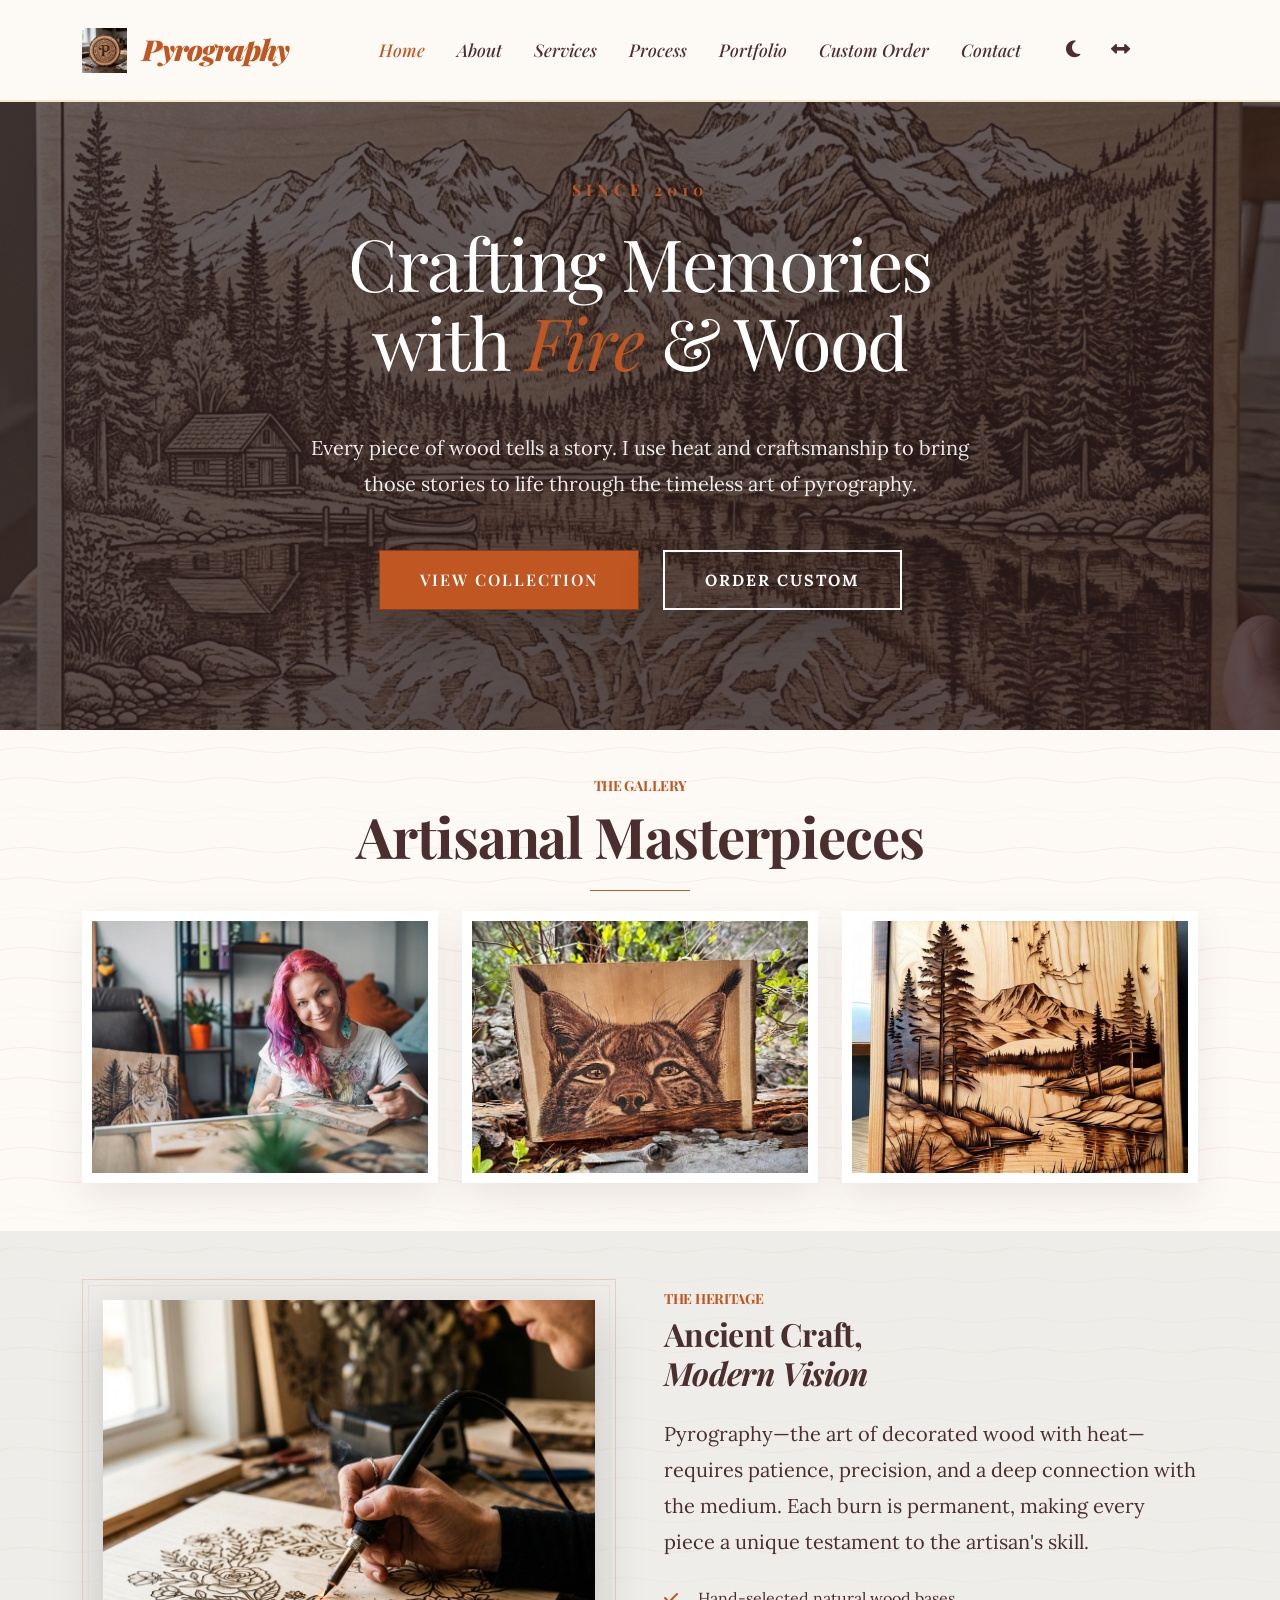
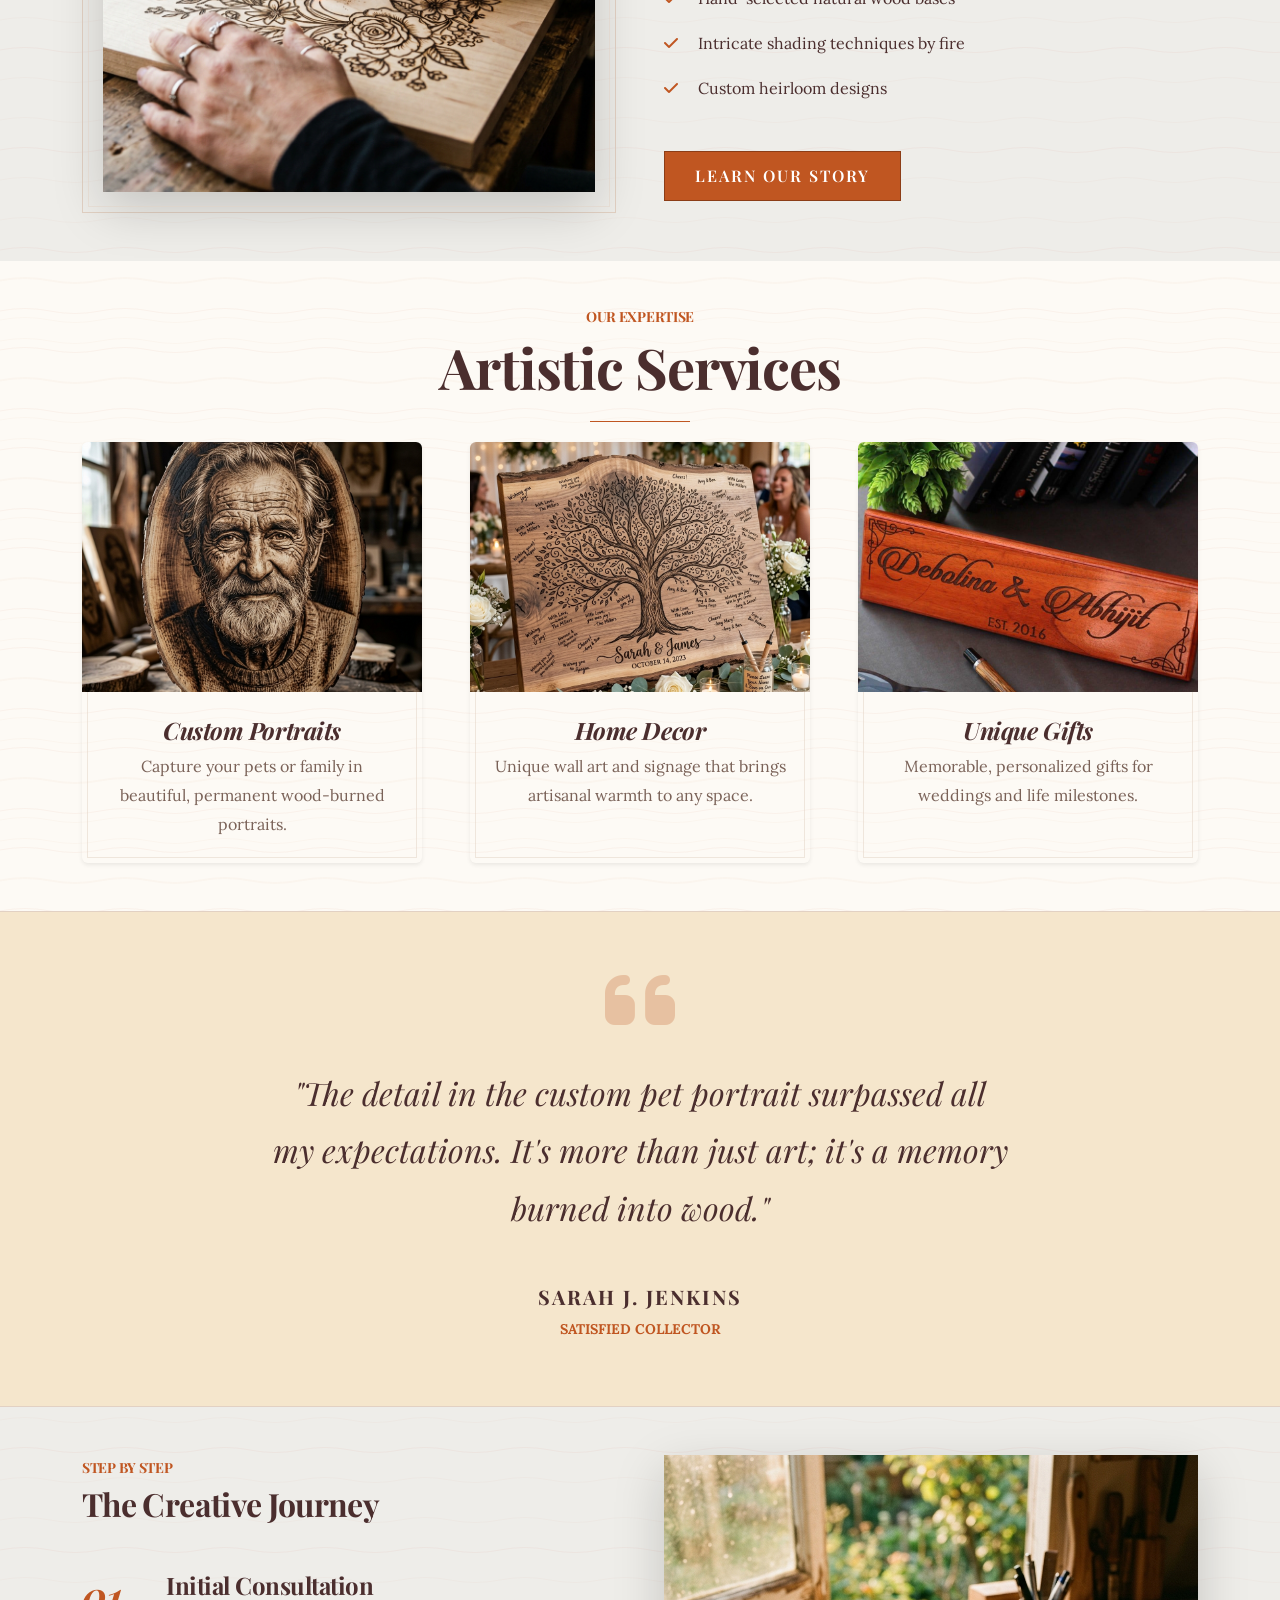
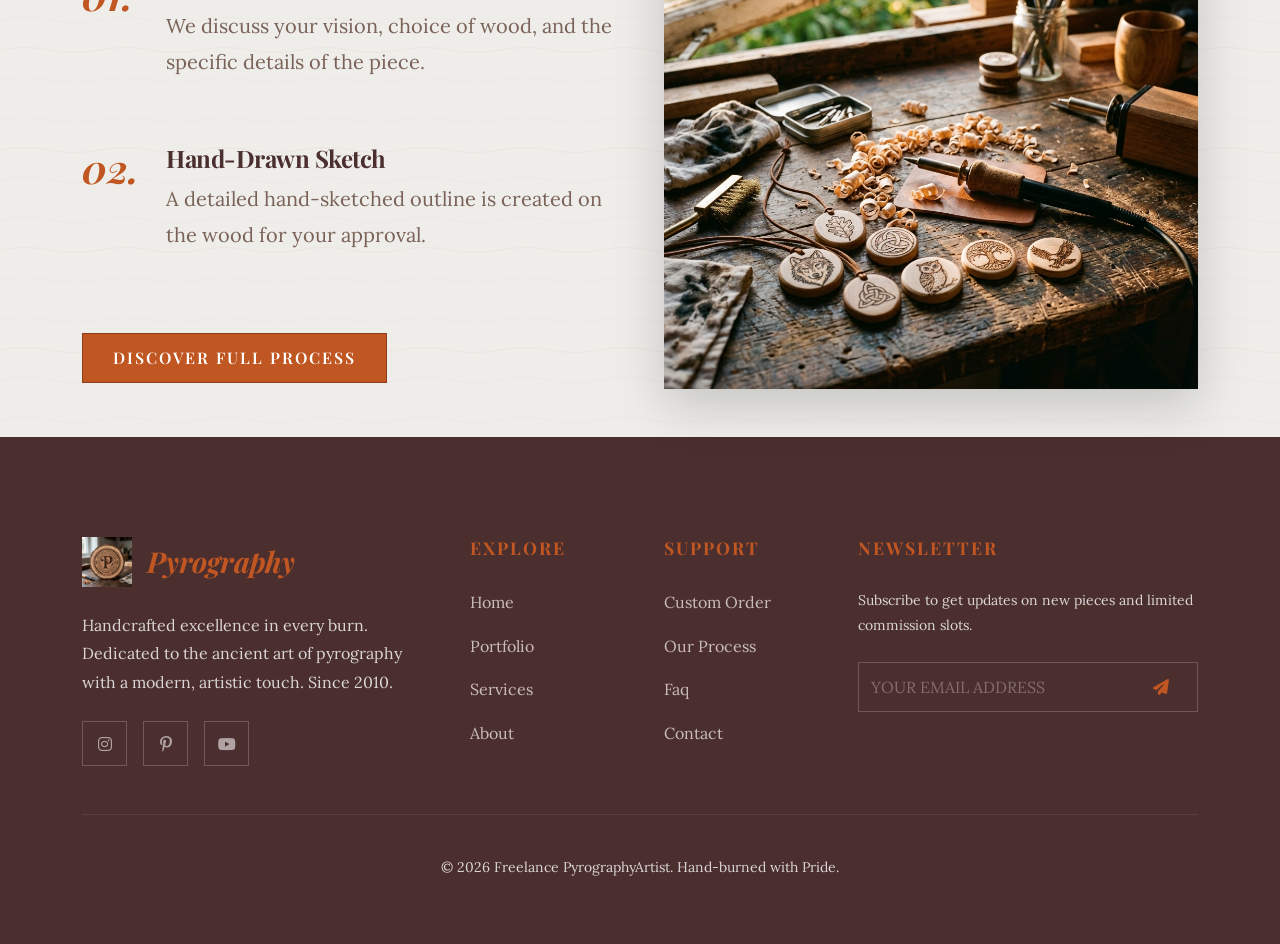
==== commit b3e6fb25: "after changes" ====
--- a/index.html
+++ b/index.html
@@ -1,12 +1,14 @@
 <!DOCTYPE html>
 <html lang="en">
+
 <head>
     <meta charset="UTF-8">
     <meta name="viewport" content="width=device-width, initial-scale=1.0">
     <title>Freelance Pyrography Artist | Handcrafted Wood Burning Art</title>
-    <meta name="description" content="Discover premium pyrography art by a freelance wood burning artist. From custom portraits to wildlife nature pieces, each work is burned with precision and passion.">
+    <meta name="description"
+        content="Discover premium pyrography art by a freelance wood burning artist. From custom portraits to wildlife nature pieces, each work is burned with precision and passion.">
     <link rel="icon" type="image/png" href="assets/img/favicon.png">
-    
+
     <!-- Bootstrap 5 CSS -->
     <link href="https://cdn.jsdelivr.net/npm/bootstrap@5.3.0/dist/css/bootstrap.min.css" rel="stylesheet">
     <!-- Font Awesome -->
@@ -16,6 +18,7 @@
     <!-- Custom CSS -->
     <link rel="stylesheet" href="css/style.css">
 </head>
+
 <body class="bg-wood">
 
     <!-- Header -->
@@ -29,14 +32,15 @@
                 <span class="navbar-toggler-icon"></span>
             </button>
             <div class="collapse navbar-collapse" id="navbarNav">
-                <ul class="navbar-nav ms-auto align-items-lg-center">
+                <ul class="navbar-nav mx-auto align-items-lg-center">
                     <!-- Mobile Home Links (Direct access for touch devices) -->
                     <li class="nav-item d-xl-none"><a class="nav-link active" href="index.html">home 1</a></li>
                     <li class="nav-item d-xl-none"><a class="nav-link" href="index2.html">home 2</a></li>
 
                     <!-- Desktop Home Dropdown (Single menu for desktop) -->
                     <li class="nav-item dropdown d-none d-xl-block">
-                        <a class="nav-link dropdown-toggle active" href="#" id="navbarDropdownHome" role="button" data-bs-toggle="dropdown" aria-expanded="false">home</a>
+                        <a class="nav-link dropdown-toggle active" href="#" id="navbarDropdownHome" role="button"
+                            data-bs-toggle="dropdown" aria-expanded="false">home</a>
                         <ul class="dropdown-menu border-artisanal" aria-labelledby="navbarDropdownHome">
                             <li><a class="dropdown-item active" href="index.html">home 1</a></li>
                             <li><a class="dropdown-item" href="index2.html">home 2</a></li>
@@ -50,13 +54,13 @@
                     <li class="nav-item"><a class="nav-link" href="contact.html">contact</a></li>
                     <li class="nav-item ms-lg-3">
                         <div class="d-flex gap-2">
-                            <button id="theme-toggle" class="nav-icon-btn" title="Toggle Theme"><i class="fas fa-moon"></i></button>
-                            <button id="rtl-toggle" class="nav-icon-btn" title="Toggle Layout"><i class="fas fa-arrows-alt-h"></i></button>
+                            <button id="theme-toggle" class="nav-icon-btn" title="Toggle Theme"><i
+                                    class="fas fa-moon"></i></button>
+                            <button id="rtl-toggle" class="nav-icon-btn" title="Toggle Layout"><i
+                                    class="fas fa-arrows-alt-h"></i></button>
                         </div>
                     </li>
-                    <li class="nav-item ms-lg-3">
-                        <a href="signup.html" class="btn btn-primary-wood">Sign Up</a>
-                    </li>
+
                 </ul>
             </div>
         </div>
@@ -66,11 +70,15 @@
     <header class="hero-section d-flex align-items-center">
         <div class="container hero-content text-white text-center" data-aos="fade-up">
             <h6 class="text-uppercase text-accent fw-bold mb-4" style="letter-spacing: 5px;">since 2010</h6>
-            <h1 class="display-1 mb-5">Crafting Memories <br>with <span class="text-accent italic">Fire</span> & Wood</h1>
-            <p class="lead mb-5 mx-auto">Every piece of wood tells a story. I use heat and craftsmanship to bring those stories to life through the timeless art of pyrography.</p>
+            <h1 class="display-1 mb-5">Crafting Memories <br>with <span class="text-accent italic">Fire</span> & Wood
+            </h1>
+            <p class="lead mb-5 mx-auto">Every piece of wood tells a story. I use heat and craftsmanship to bring those
+                stories to life through the timeless art of pyrography.</p>
             <div class="d-flex flex-column flex-sm-row justify-content-center align-items-center gap-3 gap-sm-4">
                 <a href="portfolio.html" class="btn btn-primary-wood btn-hero shadow-lg">View Collection</a>
-                <a href="pricing.html" class="btn btn-outline-light btn-hero rounded-0 border-2 text-uppercase fw-bold shadow-lg" style="letter-spacing: 2px;">Order Custom</a>
+                <a href="pricing.html"
+                    class="btn btn-outline-light btn-hero rounded-0 border-2 text-uppercase fw-bold shadow-lg"
+                    style="letter-spacing: 2px;">Order Custom</a>
             </div>
         </div>
     </header>
@@ -86,7 +94,9 @@
             <div class="row g-4">
                 <div class="col-md-4" data-aos="fade-up" data-aos-delay="100">
                     <div class="art-card">
-                        <img src="assets/img/art-portrait-1.jpg" alt="Portrait" class="w-100">
+                        <div class="ratio ratio-4x3">
+                            <img src="assets/img/home1.jpg" alt="Portrait" class="object-fit-cover">
+                        </div>
                         <div class="art-overlay">
                             <h4 class="font-serif">The Soul of Wood</h4>
                             <p class="italic">Detailed Portraits</p>
@@ -95,7 +105,9 @@
                 </div>
                 <div class="col-md-4" data-aos="fade-up" data-aos-delay="200">
                     <div class="art-card">
-                        <img src="assets/img/art-wildlife-1.jpg" alt="Wildlife" class="w-100">
+                        <div class="ratio ratio-4x3">
+                            <img src="assets/img/home2.jpg" alt="Wildlife" class="object-fit-cover">
+                        </div>
                         <div class="art-overlay">
                             <h4 class="font-serif">Wild Spirits</h4>
                             <p class="italic">Animal Pyrography</p>
@@ -104,7 +116,9 @@
                 </div>
                 <div class="col-md-4" data-aos="fade-up" data-aos-delay="300">
                     <div class="art-card">
-                        <img src="assets/img/art-nature-1.jpg" alt="Nature" class="w-100">
+                        <div class="ratio ratio-4x3">
+                            <img src="assets/img/home3.jpg" alt="Nature" class="object-fit-cover">
+                        </div>
                         <div class="art-overlay">
                             <h4 class="font-serif">Eternal Forests</h4>
                             <p class="italic">Nature Scenes</p>
@@ -127,10 +141,14 @@
                 <div class="col-lg-6" data-aos="fade-up">
                     <h6 class="text-accent text-uppercase small fw-bold">The Heritage</h6>
                     <h2 class="mb-4">Ancient Craft, <br><span class="italic">Modern Vision</span></h2>
-                    <p class="mb-4 lead">Pyrography—the art of decorated wood with heat—requires patience, precision, and a deep connection with the medium. Each burn is permanent, making every piece a unique testament to the artisan's skill.</p>
+                    <p class="mb-4 lead">Pyrography—the art of decorated wood with heat—requires patience, precision,
+                        and a deep connection with the medium. Each burn is permanent, making every piece a unique
+                        testament to the artisan's skill.</p>
                     <ul class="list-unstyled mb-5">
-                        <li class="mb-3"><i class="fas fa-check text-accent me-3"></i> Hand-selected natural wood bases</li>
-                        <li class="mb-3"><i class="fas fa-check text-accent me-3"></i> Intricate shading techniques by fire</li>
+                        <li class="mb-3"><i class="fas fa-check text-accent me-3"></i> Hand-selected natural wood bases
+                        </li>
+                        <li class="mb-3"><i class="fas fa-check text-accent me-3"></i> Intricate shading techniques by
+                            fire</li>
                         <li class="mb-3"><i class="fas fa-check text-accent me-3"></i> Custom heirloom designs</li>
                     </ul>
                     <a href="about.html" class="btn btn-primary-wood">Learn Our Story</a>
@@ -149,35 +167,41 @@
             </div>
             <div class="row g-5">
                 <div class="col-lg-4 col-md-6" data-aos="fade-up" data-aos-delay="100">
-                    <div class="card p-0 border-0 shadow-sm h-100 text-center bg-transparent border-artisanal overflow-hidden">
+                    <div
+                        class="card p-0 border-0 shadow-sm h-100 text-center bg-transparent border-artisanal overflow-hidden">
                         <div class="service-img-container">
                             <img src="assets/img/service-portraits.jpg" alt="Custom Portraits">
                         </div>
                         <div class="p-4">
                             <h4 class="font-serif italic text-primary">Custom Portraits</h4>
-                            <p class="text-secondary mb-0">Capture your pets or family in beautiful, permanent wood-burned portraits.</p>
+                            <p class="text-secondary mb-0">Capture your pets or family in beautiful, permanent
+                                wood-burned portraits.</p>
                         </div>
                     </div>
                 </div>
                 <div class="col-lg-4 col-md-6" data-aos="fade-up" data-aos-delay="200">
-                    <div class="card p-0 border-0 shadow-sm h-100 text-center bg-transparent border-artisanal overflow-hidden">
+                    <div
+                        class="card p-0 border-0 shadow-sm h-100 text-center bg-transparent border-artisanal overflow-hidden">
                         <div class="service-img-container">
                             <img src="assets/img/service-decorative.jpg" alt="Home Decor">
                         </div>
                         <div class="p-4">
                             <h4 class="font-serif italic text-primary">Home Decor</h4>
-                            <p class="text-secondary mb-0">Unique wall art and signage that brings artisanal warmth to any space.</p>
+                            <p class="text-secondary mb-0">Unique wall art and signage that brings artisanal warmth to
+                                any space.</p>
                         </div>
                     </div>
                 </div>
                 <div class="col-lg-4 col-md-6 mx-auto" data-aos="fade-up" data-aos-delay="300">
-                    <div class="card p-0 border-0 shadow-sm h-100 text-center bg-transparent border-artisanal overflow-hidden">
+                    <div
+                        class="card p-0 border-0 shadow-sm h-100 text-center bg-transparent border-artisanal overflow-hidden">
                         <div class="service-img-container">
-                            <img src="assets/img/service-gifts.jpg" alt="Unique Gifts">
+                            <img src="assets/img/unique.jpg" alt="Unique Gifts">
                         </div>
                         <div class="p-4">
                             <h4 class="font-serif italic text-primary">Unique Gifts</h4>
-                            <p class="text-secondary mb-0">Memorable, personalized gifts for weddings and life milestones.</p>
+                            <p class="text-secondary mb-0">Memorable, personalized gifts for weddings and life
+                                milestones.</p>
                         </div>
                     </div>
                 </div>
@@ -191,7 +215,8 @@
             <div class="row justify-content-center text-center">
                 <div class="col-lg-8">
                     <i class="fas fa-quote-left display-1 text-accent opacity-25 mb-4"></i>
-                    <p class="fs-2 font-serif italic mb-5">"The detail in the custom pet portrait surpassed all my expectations. It's more than just art; it's a memory burned into wood."</p>
+                    <p class="fs-2 font-serif italic mb-5">"The detail in the custom pet portrait surpassed all my
+                        expectations. It's more than just art; it's a memory burned into wood."</p>
                     <h5 class="mb-0 text-uppercase ls-2">Sarah J. Jenkins</h5>
                     <p class="text-accent small text-uppercase fw-bold mt-2">Satisfied Collector</p>
                 </div>
@@ -213,14 +238,16 @@
                         <div class="text-accent fw-bold h1 font-serif italic" style="min-width: 60px;">01.</div>
                         <div>
                             <h4 class="font-serif">Initial Consultation</h4>
-                            <p class="text-secondary fs-5">We discuss your vision, choice of wood, and the specific details of the piece.</p>
+                            <p class="text-secondary fs-5">We discuss your vision, choice of wood, and the specific
+                                details of the piece.</p>
                         </div>
                     </div>
                     <div class="d-flex gap-4 mb-5">
                         <div class="text-accent fw-bold h1 font-serif italic" style="min-width: 60px;">02.</div>
                         <div>
                             <h4 class="font-serif">Hand-Drawn Sketch</h4>
-                            <p class="text-secondary fs-5">A detailed hand-sketched outline is created on the wood for your approval.</p>
+                            <p class="text-secondary fs-5">A detailed hand-sketched outline is created on the wood for
+                                your approval.</p>
                         </div>
                     </div>
                     <a href="process.html" class="btn btn-primary-wood mt-3">Discover Full Process</a>
@@ -292,5 +319,5 @@
     <!-- Custom JS -->
     <script src="js/main.js"></script>
 </body>
-</html>
-
+
+</html>
--- a/css/style.css
+++ b/css/style.css
@@ -126,6 +126,11 @@
     /* Classic, highly readable body font */
     line-height: 1.8;
     transition: var(--transition);
+    overflow-x: hidden;
+}
+
+html {
+    overflow-x: hidden;
 }
 
 h1,
@@ -146,6 +151,12 @@
     }
 }
 
+@media (min-width: 1200px) {
+    body {
+        padding-top: 100px; /* Height of fixed navbar on desktop */
+    }
+}
+
 .heading-serif,
 .font-serif {
     font-family: 'Playfair Display', serif;
@@ -211,15 +222,9 @@
     padding: 0.8rem 0;
     transition: var(--transition);
     width: 100%;
-}
-
-/* Ensure navbar stays pinned on mobile/tablet */
-@media (max-width: 1199px) {
-    .navbar {
-        position: fixed !important;
-        top: 0;
-        z-index: 1030;
-    }
+    position: fixed !important;
+    top: 0;
+    z-index: 1030;
 }
 
 .navbar-brand {
@@ -392,7 +397,7 @@
 
 .footer-links a {
     text-decoration: none;
-    color: var(--bg-primary);
+    color: #FDFAF5 !important;
     /* High contrast against dark footer */
     opacity: 0.7;
     transition: var(--transition);
@@ -473,8 +478,8 @@
 }
 
 .btn-outline-theme:hover {
-    background: var(--text-primary);
-    color: var(--bg-primary);
+    background: var(--text-primary) !important;
+    color: var(--bg-primary) !important;
 }
 
 [data-theme="dark"] .btn-outline-dark {
@@ -484,7 +489,7 @@
 
 /* Hero Section Refinement */
 .hero-section {
-    padding: 160px 0 120px;
+    padding: 80px 0 120px;
     background-color: var(--text-primary);
     background-image: linear-gradient(rgba(45, 30, 30, 0.7), rgba(45, 30, 30, 0.8)), url('../assets/img/hero-main.jpg');
     background-size: cover;
@@ -710,9 +715,17 @@
 
 /* Footer */
 footer {
-    background: var(--text-primary);
-    color: white;
+    background: #4B2E2E !important;
+    color: white !important;
     padding: 100px 0 40px;
+}
+
+/* Tablet View Footer: 2 columns per row */
+@media (min-width: 768px) and (max-width: 1199.98px) {
+    footer .row.g-5 > [class*="col-"] {
+        flex: 0 0 50% !important;
+        max-width: 50% !important;
+    }
 }
 
 footer .text-secondary {
@@ -754,7 +767,7 @@
 }
 
 footer a {
-    color: var(--bg-primary) !important;
+    color: #FDFAF5 !important;
     /* Ensure visibility on dark footer */
     opacity: 0.7;
     text-transform: capitalize;
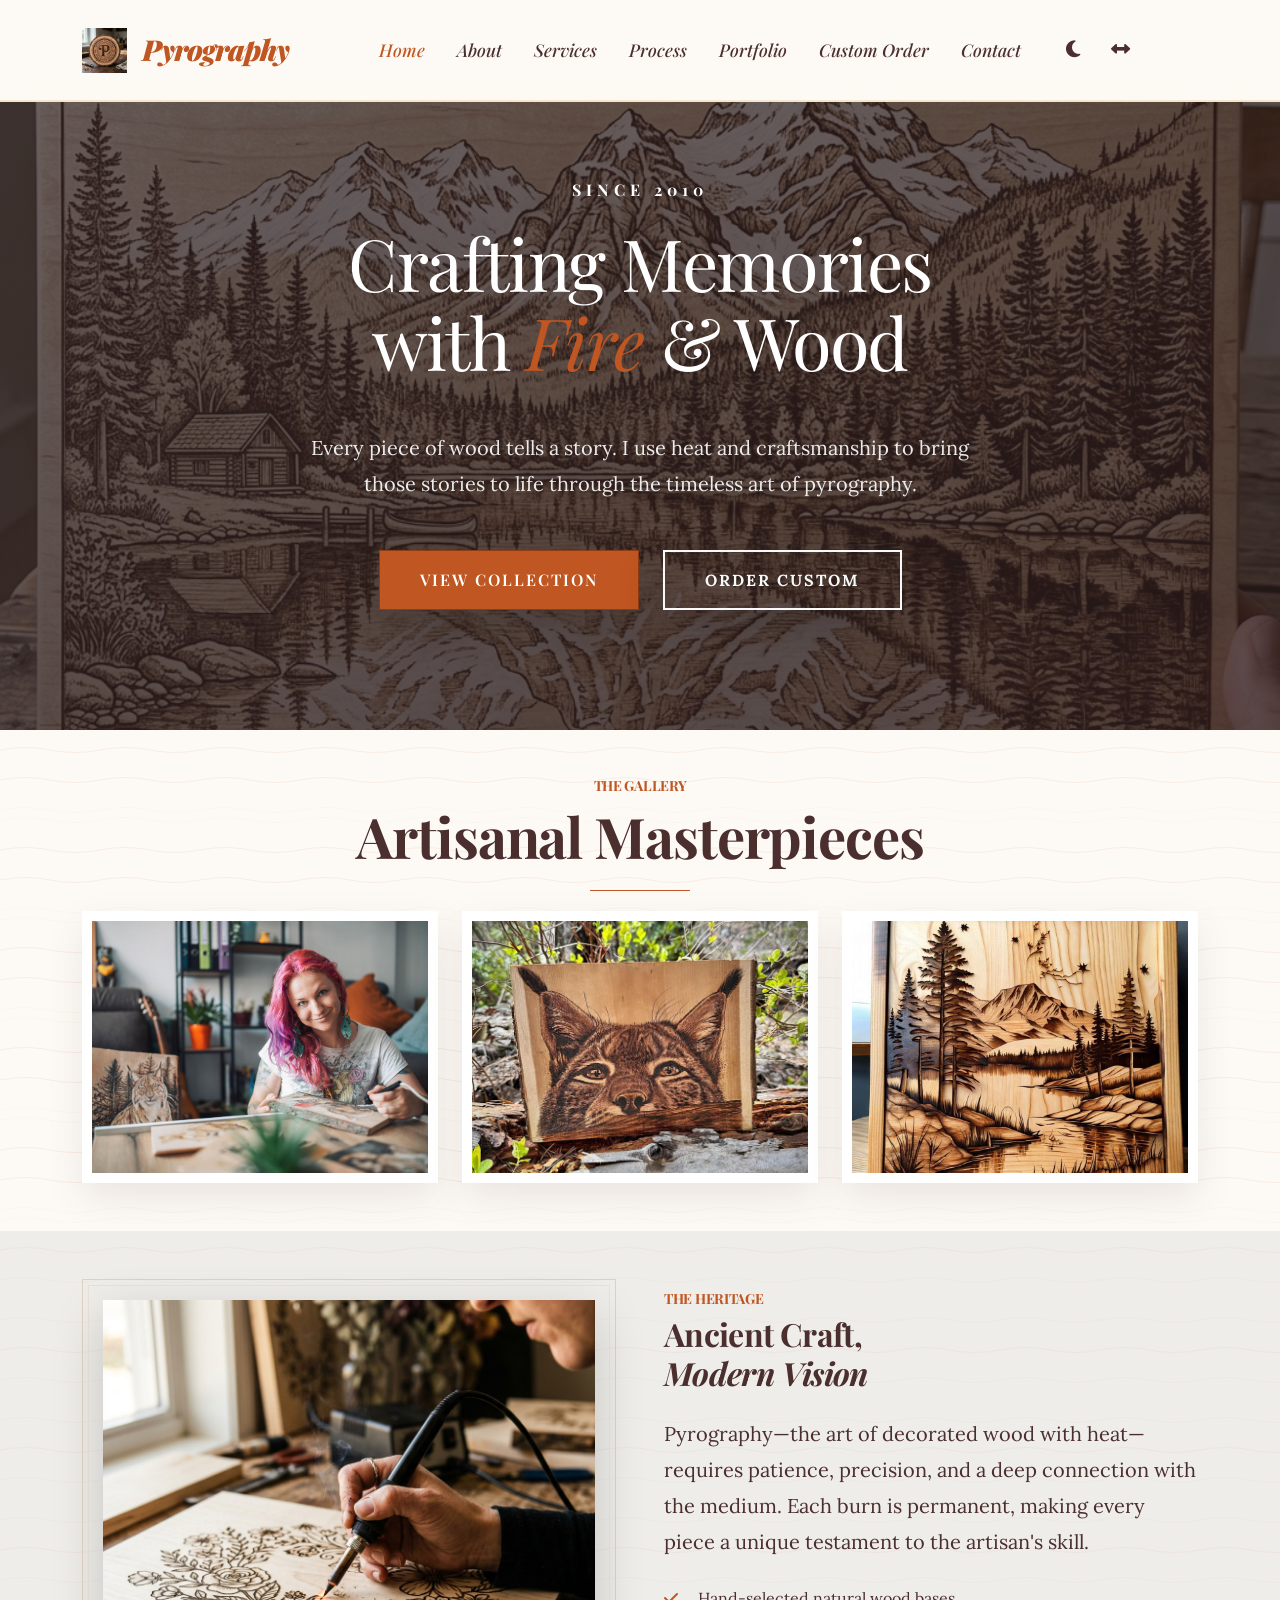
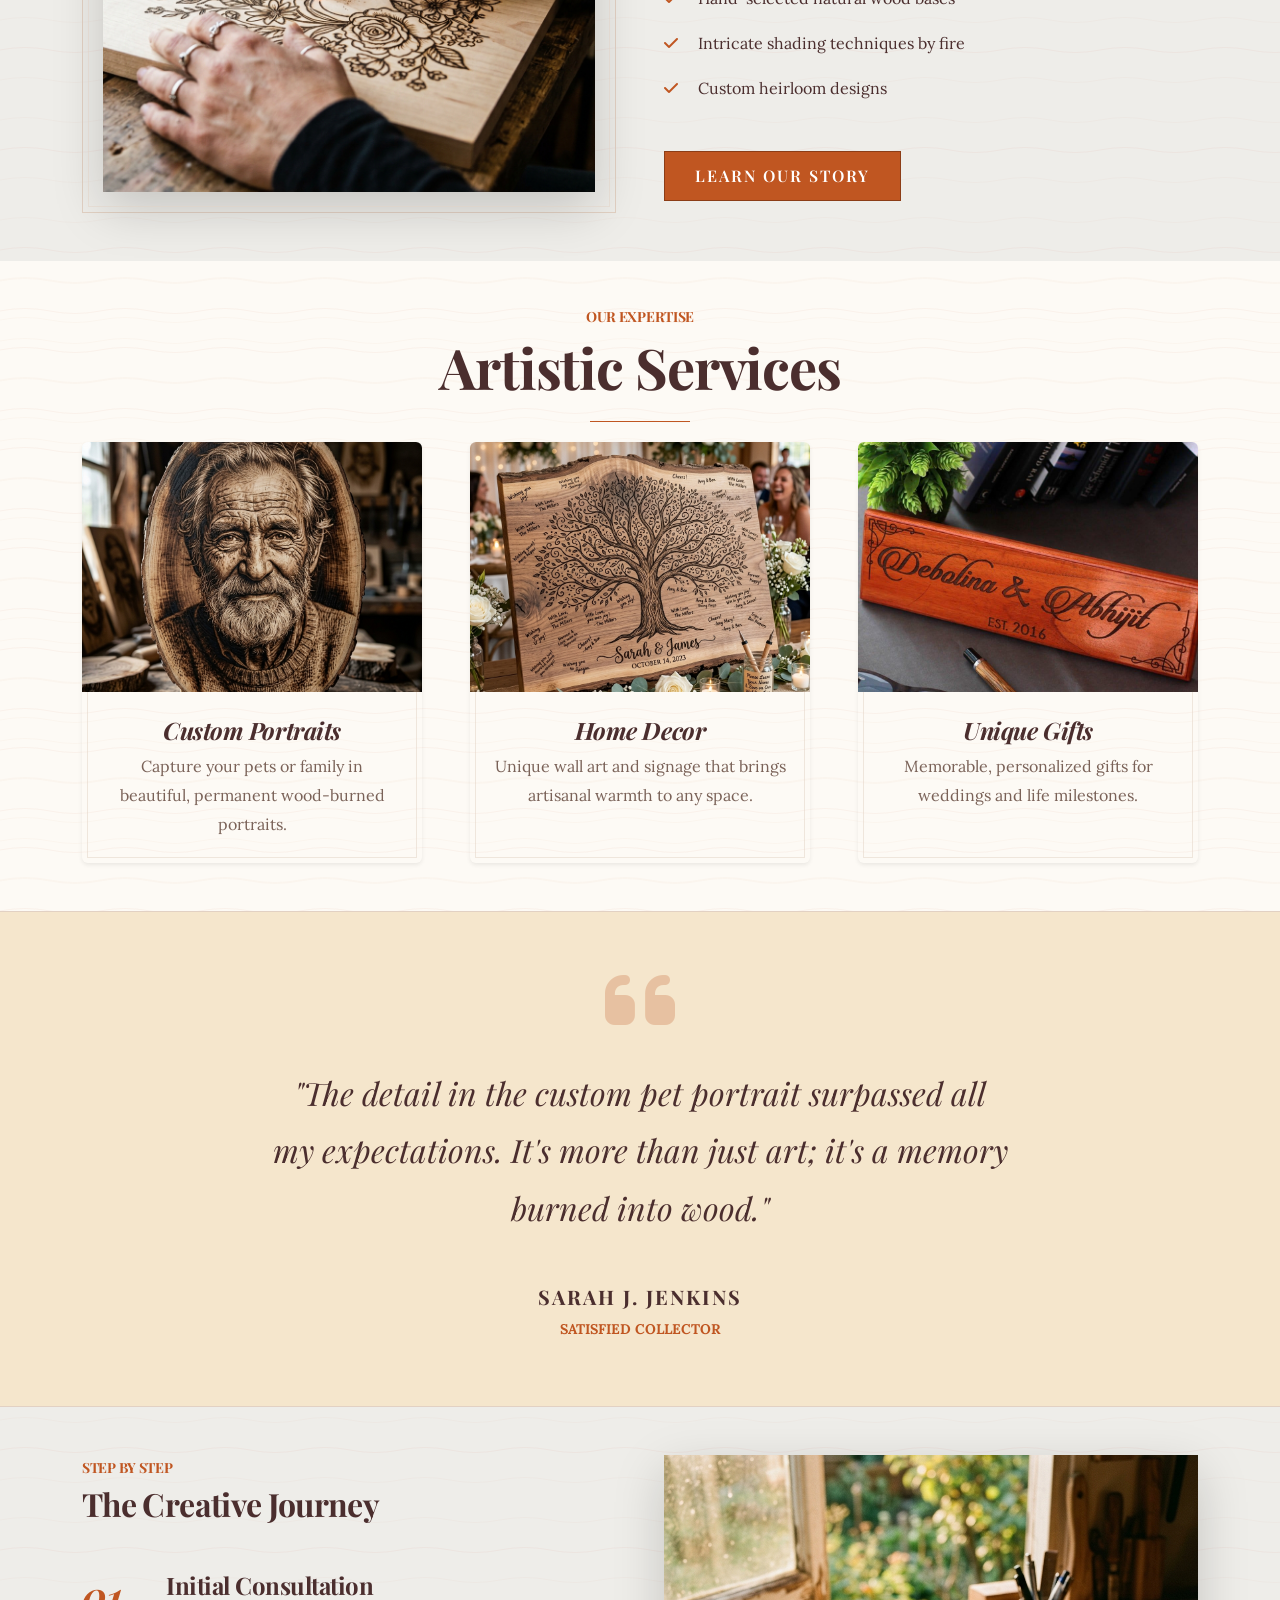
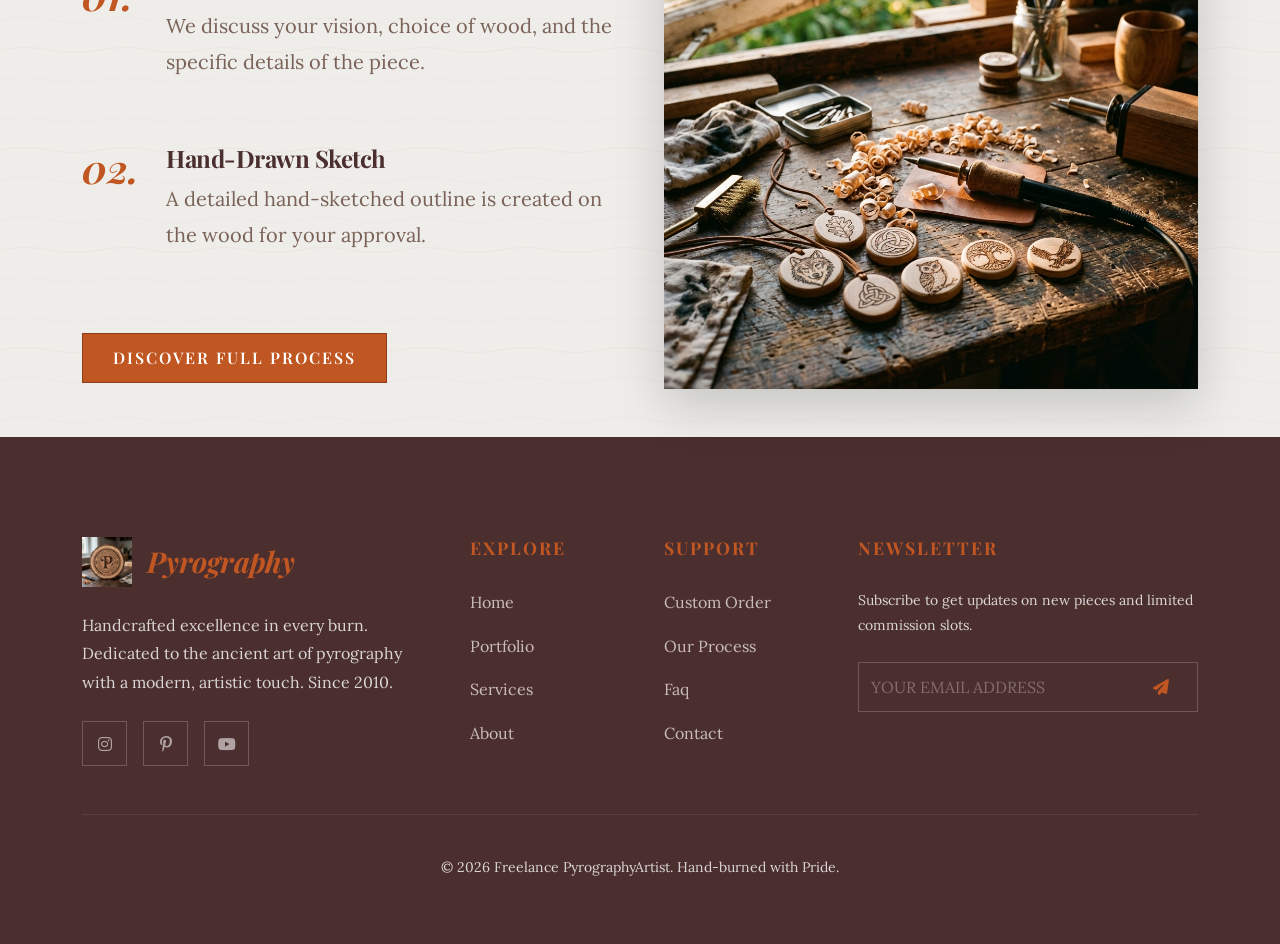
==== commit f67ae31b: "final changes" ====
--- a/index.html
+++ b/index.html
@@ -69,7 +69,8 @@
     <!-- Hero Section -->
     <header class="hero-section d-flex align-items-center">
         <div class="container hero-content text-white text-center" data-aos="fade-up">
-            <h6 class="text-uppercase text-accent fw-bold mb-4" style="letter-spacing: 5px;">since 2010</h6>
+            <h6 class="text-uppercase text-accent fw-bold mb-4" style="letter-spacing: 5px;color:#fff !important;">since
+                2010</h6>
             <h1 class="display-1 mb-5">Crafting Memories <br>with <span class="text-accent italic">Fire</span> & Wood
             </h1>
             <p class="lead mb-5 mx-auto">Every piece of wood tells a story. I use heat and craftsmanship to bring those
--- a/css/style.css
+++ b/css/style.css
@@ -147,13 +147,15 @@
 
 @media (max-width: 1199px) {
     body {
-        padding-top: 75px; /* Height of fixed navbar */
+        padding-top: 75px;
+        /* Height of fixed navbar */
     }
 }
 
 @media (min-width: 1200px) {
     body {
-        padding-top: 100px; /* Height of fixed navbar on desktop */
+        padding-top: 100px;
+        /* Height of fixed navbar on desktop */
     }
 }
 
@@ -245,7 +247,8 @@
 
 /* Map Section */
 #contact-map {
-    margin-top: 5rem !important; /* Larger gap to ensure no overlap */
+    margin-top: 5rem !important;
+    /* Larger gap to ensure no overlap */
 }
 
 @media (min-width: 992px) {
@@ -458,7 +461,8 @@
     align-items: center;
     justify-content: center;
     transition: var(--transition);
-    height: 60px; /* Fixed height for symmetry */
+    height: 60px;
+    /* Fixed height for symmetry */
     font-size: 1rem;
 }
 
@@ -722,7 +726,7 @@
 
 /* Tablet View Footer: 2 columns per row */
 @media (min-width: 768px) and (max-width: 1199.98px) {
-    footer .row.g-5 > [class*="col-"] {
+    footer .row.g-5>[class*="col-"] {
         flex: 0 0 50% !important;
         max-width: 50% !important;
     }
@@ -809,10 +813,12 @@
 
 /* Responsive */
 @media (max-width: 768px) {
-    .hero-section h1, .hero-section-2 h1 {
+
+    .hero-section h1,
+    .hero-section-2 h1 {
         font-size: 3rem;
     }
-    
+
     .btn-hero {
         width: 100%;
         max-width: 280px;
@@ -826,14 +832,16 @@
 /* Carousel Visibility Refinement */
 .carousel-control-prev-icon,
 .carousel-control-next-icon {
-    filter: invert(1) brightness(0.5); /* Default for light backgrounds */
+    filter: invert(1) brightness(0.5);
+    /* Default for light backgrounds */
     width: 3rem;
     height: 3rem;
 }
 
 [data-theme="dark"] .carousel-control-prev-icon,
 [data-theme="dark"] .carousel-control-next-icon {
-    filter: invert(0) brightness(1); /* Default for dark backgrounds */
+    filter: invert(0) brightness(1);
+    /* Default for dark backgrounds */
 }
 
 /* Ensure accent color applied in HTML still works or override */
@@ -854,8 +862,13 @@
     color: var(--accent);
 }
 
-.carousel-control-prev-icon.text-accent::after { content: "\f053"; }
-.carousel-control-next-icon.text-accent::after { content: "\f054"; }
+.carousel-control-prev-icon.text-accent::after {
+    content: "\f053";
+}
+
+.carousel-control-next-icon.text-accent::after {
+    content: "\f054";
+}
 
 /* Carousel Indicators Styling */
 .carousel-indicators {
